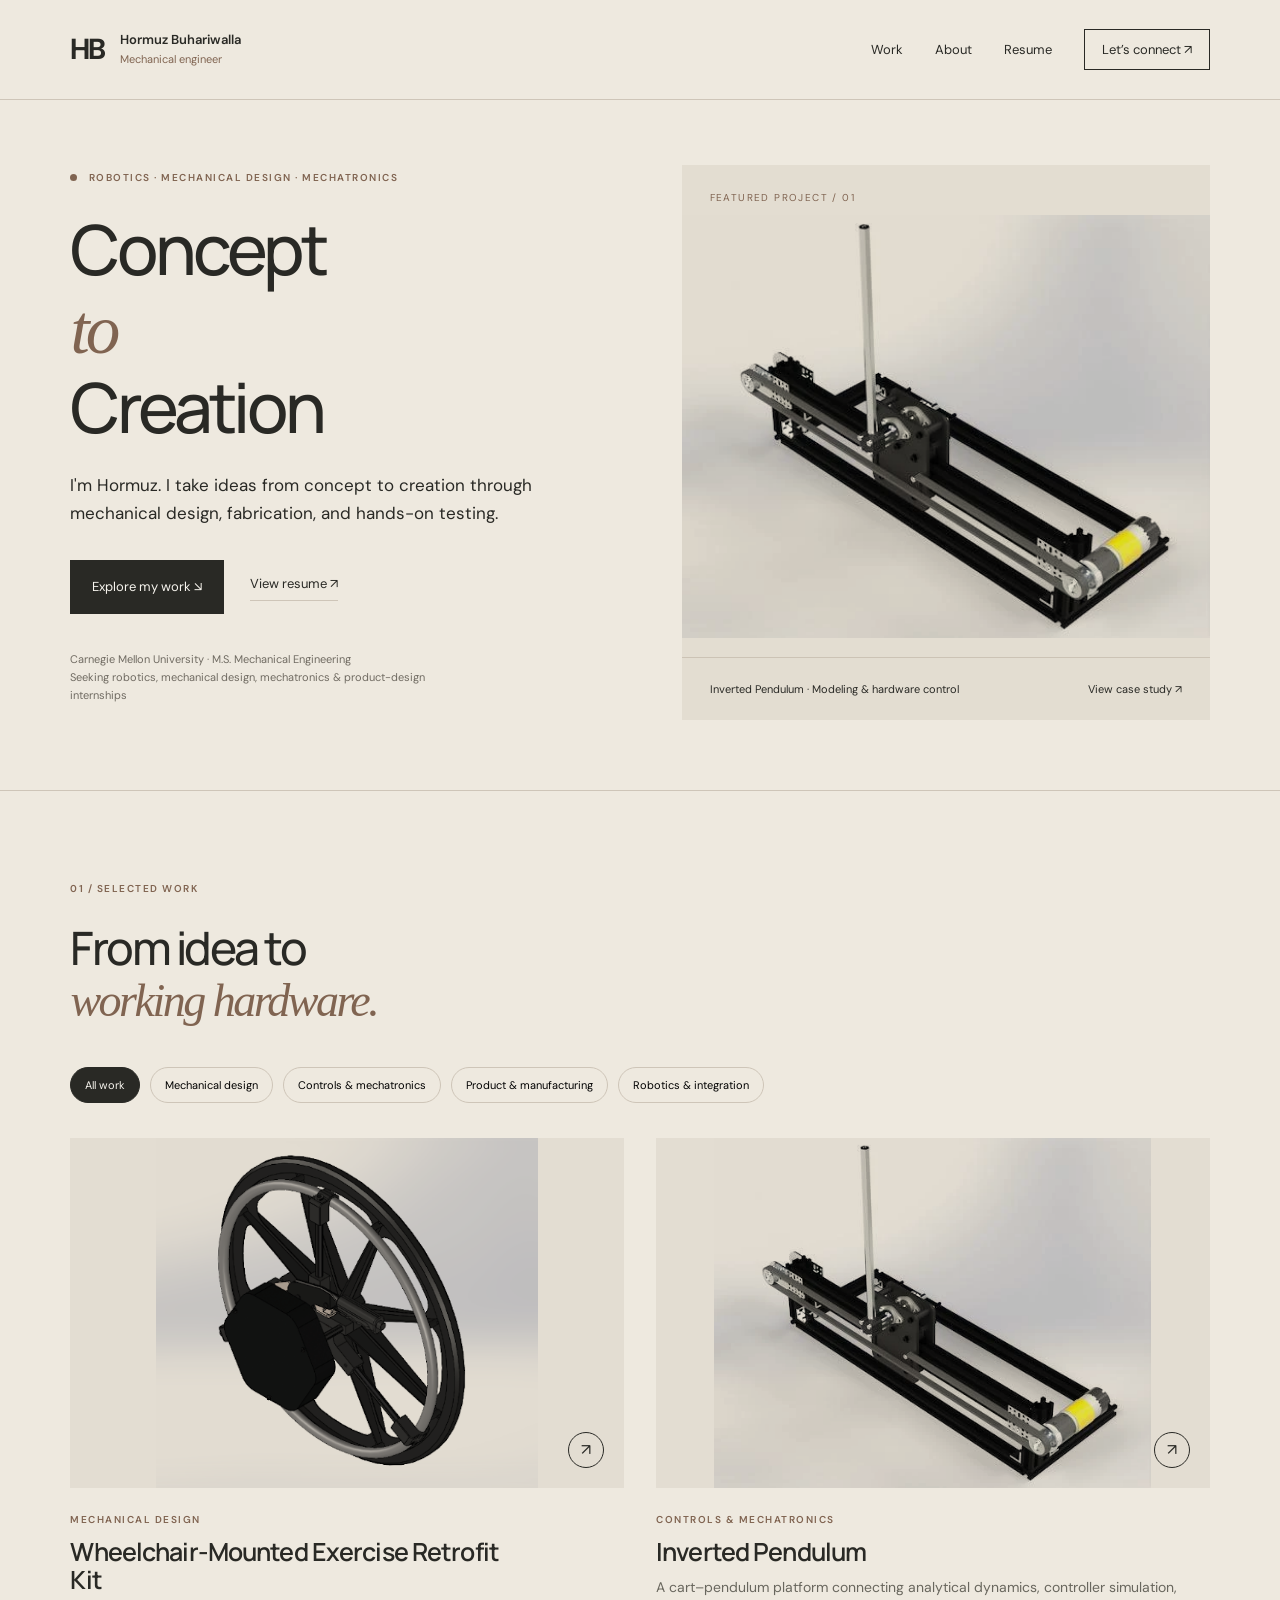
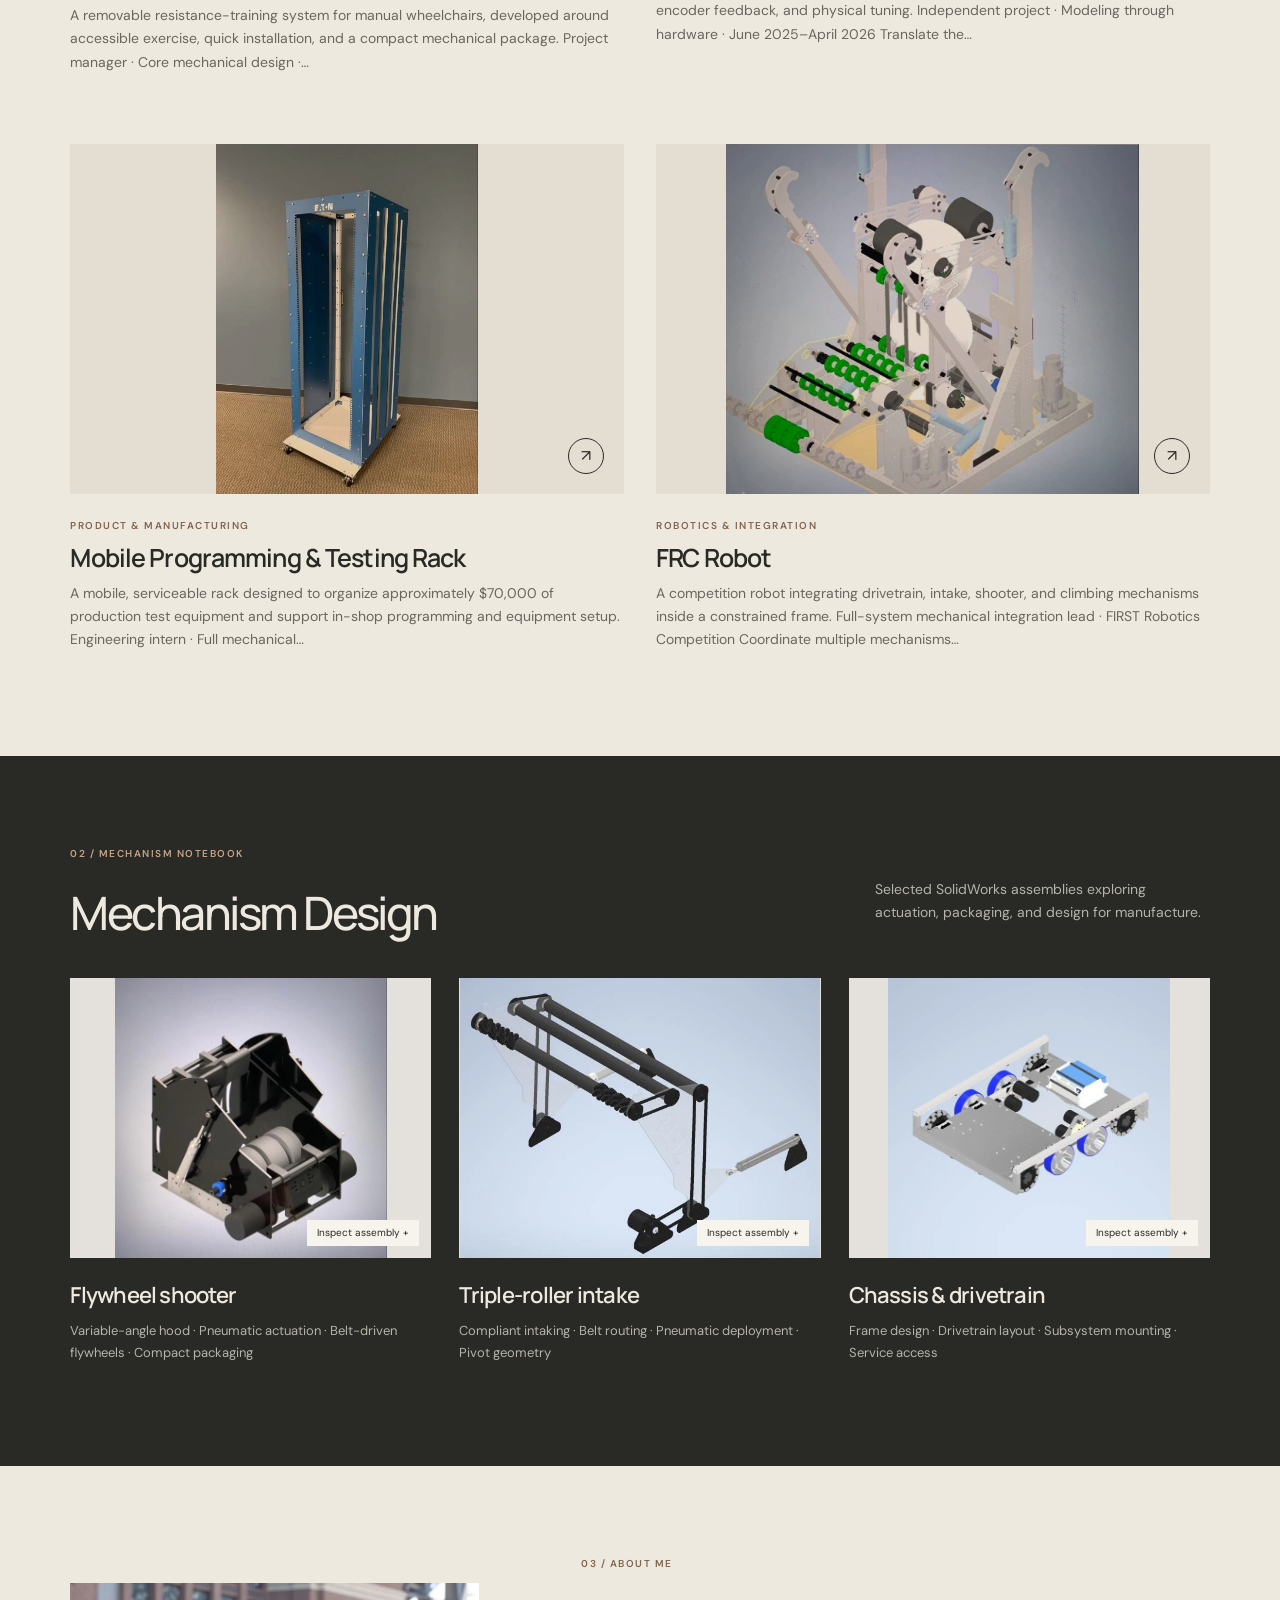
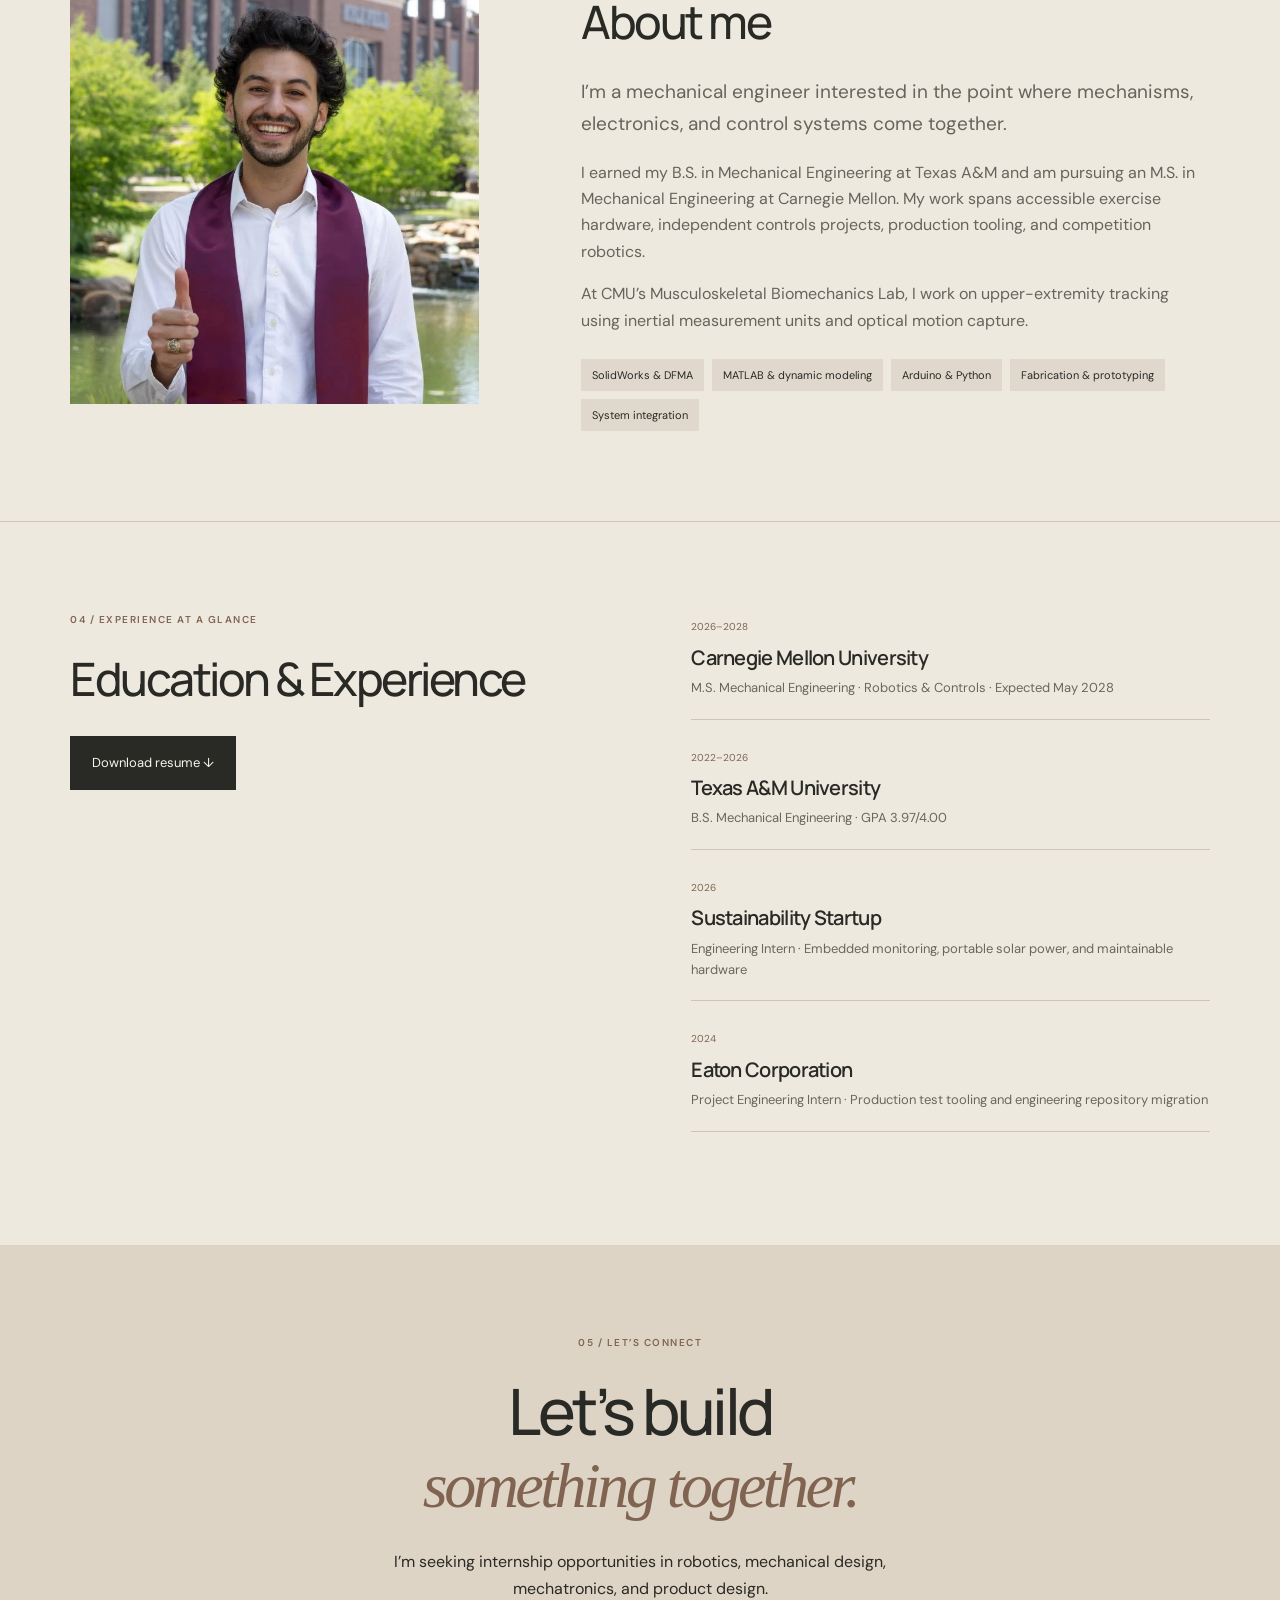
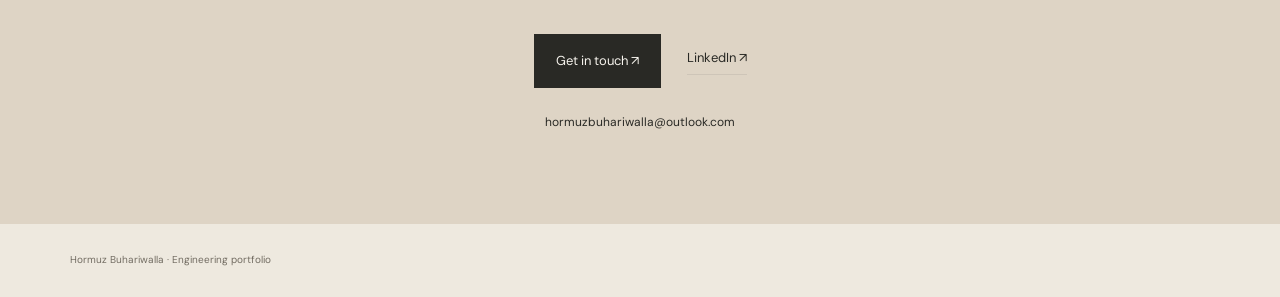
==== index.html @ 3265df92 "Publish engineering portfolio v1" ====
<!doctype html><html lang="en"><head><meta charset="utf-8"><meta name="viewport" content="width=device-width,initial-scale=1"><title>Hormuz Buhariwalla Engineering Portfolio | Hormuz Buhariwalla</title><meta name="description" content=""><meta name="theme-color" content="#eee9df"><link rel="stylesheet" href="/assets/css/style.css?v&#x3D;de39eeb91b524e23d3dc7d03806f3d51"><meta name="generator" content="Publii Open-Source CMS for Static Site"></head><body data-assets="/assets"><a class="skip" href="#main">Skip to content</a><header><a class="brand" href="/">HB<span>Hormuz Buhariwalla<br><small>Mechanical engineer</small></span></a><button class="menu" aria-label="Toggle navigation" aria-expanded="false">Menu ☰</button><nav aria-label="Main navigation"><a href="/#work">Work</a><a href="/#about">About</a><a href="/#resume">Resume</a><a class="nav-contact" href="/#contact">Let’s connect ↗</a></nav></header><main id="main"><section class="hero"><div class="hero-copy"><p class="eyebrow"><span class="dot"></span> Robotics · Mechanical design · Mechatronics</p><h1>Concept<br><em>to</em><br>Creation</h1><p class="lead">I&#x27;m Hormuz. I take ideas from concept to creation through mechanical design, fabrication, and hands-on testing.</p><div class="actions"><a class="button" href="#work">Explore my work ↘</a><a class="text-link" href="#resume">View resume ↗</a></div><p class="hero-note">Carnegie Mellon University · M.S. Mechanical Engineering<br>Seeking robotics, mechanical design, mechatronics &amp; product-design internships</p></div><a class="hero-visual" href="/inverted-pendulum/"><span class="visual-label">Featured project / 01</span><img src="/media/posts/2/p4-0.webp" alt="Inverted Pendulum"><div class="visual-caption"><span>Inverted Pendulum · Modeling &amp; hardware control</span><span>View case study ↗</span></div></a></section><section id="work" class="work section"><div class="section-heading"><div><p class="eyebrow">01 / Selected work</p><h2>From idea to<br><em>working hardware.</em></h2></div></div><div class="filters" role="group" aria-label="Filter projects"><button aria-pressed="true" data-filter="All work">All work</button></div><div class="project-grid"><a class="project-card" href="/wheelchair-retrofit/" data-category="Mechanical design"><div class="card-image"><img src="/media/posts/1/system-on-wheel.jpg" alt="Wheelchair-Mounted Exercise Retrofit Kit" loading="lazy"><span class="card-arrow">↗</span></div><p class="eyebrow">Mechanical design</p><h3>Wheelchair-Mounted Exercise Retrofit Kit</h3><p>A removable resistance-training system for manual wheelchairs, developed around accessible exercise, quick installation, and a compact mechanical package. Project manager · Core mechanical design ·&hellip;</p></a><a class="project-card" href="/inverted-pendulum/" data-category="Controls &amp; mechatronics"><div class="card-image"><img src="/media/posts/2/p4-0.webp" alt="Inverted Pendulum" loading="lazy"><span class="card-arrow">↗</span></div><p class="eyebrow">Controls &amp; mechatronics</p><h3>Inverted Pendulum</h3><p>A cart–pendulum platform connecting analytical dynamics, controller simulation, encoder feedback, and physical tuning. Independent project · Modeling through hardware · June 2025–April 2026 Translate the&hellip;</p></a><a class="project-card" href="/mobile-testing-rack/" data-category="Product &amp; manufacturing"><div class="card-image"><img src="/media/posts/3/p5-1.webp" alt="Mobile Programming &amp; Testing Rack" loading="lazy"><span class="card-arrow">↗</span></div><p class="eyebrow">Product &amp; manufacturing</p><h3>Mobile Programming &amp; Testing Rack</h3><p>A mobile, serviceable rack designed to organize approximately $70,000 of production test equipment and support in-shop programming and equipment setup. Engineering intern · Full mechanical&hellip;</p></a><a class="project-card" href="/frc-robot/" data-category="Robotics &amp; integration"><div class="card-image"><img src="/media/posts/4/p6-0.webp" alt="FRC Robot" loading="lazy"><span class="card-arrow">↗</span></div><p class="eyebrow">Robotics &amp; integration</p><h3>FRC Robot</h3><p>A competition robot integrating drivetrain, intake, shooter, and climbing mechanisms inside a constrained frame. Full-system mechanical integration lead · FIRST Robotics Competition Coordinate multiple mechanisms&hellip;</p></a></div></section><section class="cad section" id="cad"><div class="section-heading"><div><p class="eyebrow">02 / Mechanism notebook</p><h2>Mechanism Design</h2></div><p>Selected SolidWorks assemblies exploring actuation, packaging, and design for manufacture.</p></div><div class="cad-grid"><article><button class="zoom" aria-label="Enlarge Flywheel shooter"><img src="/assets/images/p7-2.webp" alt="Flywheel shooter" loading="lazy"><span>Inspect assembly +</span></button><h3>Flywheel shooter</h3><p>Variable-angle hood · Pneumatic actuation · Belt-driven flywheels · Compact packaging</p></article><article><button class="zoom" aria-label="Enlarge Triple-roller intake"><img src="/assets/images/p7-1.webp" alt="Triple-roller intake" loading="lazy"><span>Inspect assembly +</span></button><h3>Triple-roller intake</h3><p>Compliant intaking · Belt routing · Pneumatic deployment · Pivot geometry</p></article><article><button class="zoom" aria-label="Enlarge Chassis & drivetrain"><img src="/assets/images/p7-0.webp" alt="Chassis & drivetrain" loading="lazy"><span>Inspect assembly +</span></button><h3>Chassis & drivetrain</h3><p>Frame design · Drivetrain layout · Subsystem mounting · Service access</p></article></div></section><section id="about" class="about section"><img src="/assets/images/p1-2.webp" alt="Hormuz Buhariwalla graduation portrait" loading="lazy"><div><p class="eyebrow">03 / About me</p><h2>About me</h2><p class="lead">I’m a mechanical engineer interested in the point where mechanisms, electronics, and control systems come together.</p><p>I earned my B.S. in Mechanical Engineering at Texas A&amp;M and am pursuing an M.S. in Mechanical Engineering at Carnegie Mellon. My work spans accessible exercise hardware, independent controls projects, production tooling, and competition robotics.</p><p>At CMU’s Musculoskeletal Biomechanics Lab, I work on upper-extremity tracking using inertial measurement units and optical motion capture.</p><div class="skill-list"><span>SolidWorks & DFMA</span><span>MATLAB & dynamic modeling</span><span>Arduino & Python</span><span>Fabrication & prototyping</span><span>System integration</span></div></div></section><section id="resume" class="resume section"><div><p class="eyebrow">04 / Experience at a glance</p><h2>Education &amp; Experience</h2><div class="actions"><a class="button" href="/assets/files/hormuz-buhariwalla-resume.pdf" download>Download resume ↓</a></div></div><div class="timeline"><article><span>2026–2028</span><h3>Carnegie Mellon University</h3><p>M.S. Mechanical Engineering · Robotics &amp; Controls · Expected May 2028</p></article><article><span>2022–2026</span><h3>Texas A&M University</h3><p>B.S. Mechanical Engineering · GPA 3.97/4.00</p></article><article><span>2026</span><h3>Sustainability Startup</h3><p>Engineering Intern · Embedded monitoring, portable solar power, and maintainable hardware</p></article><article><span>2024</span><h3>Eaton Corporation</h3><p>Project Engineering Intern · Production test tooling and engineering repository migration</p></article></div></section><section id="contact" class="contact section"><p class="eyebrow">05 / Let’s connect</p><h2>Let’s build<br><em>something together.</em></h2><p>I’m seeking internship opportunities in robotics, mechanical design, mechatronics, and product design.</p><div class="actions"><a class="button" href="mailto:hormuzbuhariwalla@outlook.com">Get in touch ↗</a><a class="text-link" href="https://www.linkedin.com/in/hormuz-buhariwalla" target="_blank" rel="noopener">LinkedIn ↗</a></div><a class="email" href="mailto:hormuzbuhariwalla@outlook.com">hormuzbuhariwalla@outlook.com</a></section></main><footer><span>Hormuz Buhariwalla · Engineering portfolio</span></footer><dialog id="lightbox"><button aria-label="Close image">Close ✕</button><img alt=""><p></p></dialog><script defer="defer" src="/assets/js/main.js"></script></body></html>
---- assets/css/style.css ----
@import "https://fonts.googleapis.com/css2?family=DM+Sans:wght@400;500;600;700&family=Manrope:wght@400;500;600;700;800&display=swap";:root{--cream:#eee9df;--ink:#292925;--brown:#806451;--line:#cec5b8;--paper:#f7f4ee}*{box-sizing:border-box}html{scroll-behavior:smooth;scroll-padding-top:105px}body{background:var(--cream);color:var(--ink);margin:0;font-family:DM Sans,sans-serif;font-size:16px;line-height:1.65}a{color:inherit;text-decoration:none}button{font:inherit;cursor:pointer}img{max-width:100%;display:block}button,a{touch-action:manipulation}a:focus-visible{outline:3px solid var(--brown);outline-offset:5px}button:focus-visible{outline:3px solid var(--brown);outline-offset:5px}.skip{z-index:100;background:#fff;padding:10px;position:fixed;top:-100px}.skip:focus{top:0}header{border-bottom:1px solid var(--line);background:var(--cream);z-index:10;justify-content:space-between;align-items:center;height:100px;padding:0 5.5%;display:flex;position:sticky;top:0}.brand{letter-spacing:-2px;align-items:center;gap:16px;font-size:29px;font-weight:700;display:flex}.brand>span{letter-spacing:0;font-size:13px;font-weight:600;line-height:1.4}.brand small{color:var(--brown);font-size:11px;font-weight:400}nav{align-items:center;gap:32px;font-size:13px;display:flex}.nav-contact{border:1px solid var(--ink);padding:9px 17px}.menu{display:none}.section{padding:90px 5.5%}h1,h2,h3,p{margin-top:0}h1,h2,h3{letter-spacing:-.055em;font-family:Manrope,sans-serif;line-height:1.12}h1{font-size:clamp(44px,5.4vw,82px);font-weight:500}h2{margin-bottom:28px;font-size:clamp(34px,3.6vw,54px);font-weight:500}h3{letter-spacing:-.035em;font-size:25px;font-weight:600}em{color:var(--brown);font-family:Georgia,serif;font-weight:400}.eyebrow{letter-spacing:.15em;text-transform:uppercase;color:var(--brown);margin-bottom:24px;font-size:10px;font-weight:600}.dot{background:var(--brown);border-radius:50%;width:7px;height:7px;margin-right:8px;display:inline-block}.lead{max-width:650px;font-size:19px;line-height:1.7}.hero{grid-template-columns:1.05fr 1fr;gap:5%;min-height:690px;padding:65px 5.5% 70px;display:grid}.hero-copy{align-self:center}.hero h1{margin-bottom:25px}.hero .lead{max-width:470px;font-size:17px}.actions{flex-wrap:wrap;align-items:center;gap:26px;margin-top:32px;display:flex}.button{background:var(--ink);color:var(--paper);border:1px solid var(--ink);justify-content:space-between;align-items:center;gap:38px;padding:15px 21px;font-size:13px;display:inline-flex}.button:hover{background:var(--brown)}.text-link{border-bottom:1px solid var(--line);padding-bottom:5px;font-size:13px}.hero-note{color:#706b62;max-width:400px;margin-top:36px;font-size:11px}.hero-visual{background:#e3ddd1;flex-direction:column;min-height:510px;display:flex;position:relative;overflow:hidden}.hero-visual img{object-fit:contain;mix-blend-mode:multiply;width:100%;height:440px;transition:transform .6s}.hero-visual:hover img{transform:scale(1.035)}.visual-label{text-transform:uppercase;letter-spacing:.14em;color:var(--brown);padding:25px 28px 0;font-size:10px}.visual-caption{border-top:1px solid #ccc3b5;justify-content:space-between;margin-top:auto;padding:22px 28px;font-size:11px;display:flex}.section-heading{justify-content:space-between;align-items:flex-end;gap:50px;margin-bottom:40px;display:flex}.section-heading>p{color:#69675e;max-width:335px;font-size:14px}.section-heading h2{margin-bottom:0}.work{border-top:1px solid var(--line)}.filters{flex-wrap:wrap;gap:10px;margin:35px 0;display:flex}.filters button{border:1px solid var(--line);background:0 0;border-radius:20px;padding:8px 14px;font-size:11px}.filters button[aria-pressed=true]{background:var(--ink);color:var(--paper);border-color:var(--ink)}.project-grid{grid-template-columns:1fr 1fr;gap:55px 32px;display:grid}.project-card[hidden]{display:none}.card-image{background:#e3ddd2;height:350px;margin-bottom:24px;position:relative;overflow:hidden}.card-image img{object-fit:contain;mix-blend-mode:multiply;width:100%;height:100%;transition:transform .4s}.project-card:hover img{transform:scale(1.04)}.card-number{font-size:11px;position:absolute;top:20px;left:22px}.card-arrow{border:1px solid var(--ink);text-align:center;border-radius:50%;width:36px;height:36px;line-height:34px;position:absolute;bottom:20px;right:20px}.project-card .eyebrow{margin-bottom:10px}.project-card h3{max-width:440px;margin-bottom:10px}.project-card>p:not(.eyebrow){color:#69675e;margin-bottom:15px;font-size:14px}.tags{flex-wrap:wrap;gap:8px;display:flex}.tags span{border:1px solid var(--line);padding:4px 10px;font-size:10px}.cad{background:var(--ink);color:var(--cream)}.cad .eyebrow,.cad em{color:#c4a48b}.cad .section-heading>p{color:#b5b4aa}.cad-grid{grid-template-columns:repeat(3,1fr);gap:28px;display:grid}.cad-grid h3{margin:25px 0 12px;font-size:22px}.cad-grid p{color:#b5b4aa;font-size:13px}.zoom{background:#e4e1dc;border:0;width:100%;padding:0;display:block;position:relative}.zoom img{object-fit:contain;width:100%;height:280px}.zoom span{background:var(--paper);color:var(--ink);padding:5px 10px;font-size:10px;position:absolute;bottom:12px;right:12px}.about{grid-template-columns:.65fr 1fr;align-items:center;gap:9%;display:grid}.about>img{object-fit:cover;width:100%;max-height:520px}.about p:not(.eyebrow){color:#66645d}.skill-list{flex-wrap:wrap;gap:8px;margin-top:25px;display:flex}.skill-list span{background:#e0d8cc;padding:7px 11px;font-size:11px}.resume{border-top:1px solid var(--line);grid-template-columns:1fr 1fr;gap:9%;display:grid}.timeline article{border-bottom:1px solid var(--line);margin-bottom:23px;padding:0 0 20px}.timeline article>span{color:var(--brown);font-size:10px}.timeline h3{margin:8px 0;font-size:20px}.timeline p{color:#69675e;margin:0;font-size:13px}.contact{text-align:center;background:#ded4c5}.contact h2{font-size:clamp(42px,5vw,74px)}.contact>p:not(.eyebrow){max-width:510px;margin:0 auto}.contact .actions{justify-content:center}.email{margin-top:25px;font-size:12px;display:inline-block}.copy-email{background:0 0;border:0;margin-left:12px;font-size:10px;text-decoration:underline}.copy-status{min-height:20px;font-size:11px;display:block}footer{color:#726c62;justify-content:space-between;padding:28px 5.5%;font-size:10px;display:flex}.case-hero{padding-top:45px}.case-hero>.eyebrow{margin-top:40px}.case-hero h1{max-width:1000px;font-size:clamp(42px,5vw,72px)}.role{color:var(--brown);margin-top:20px;font-size:12px}.case-cover{background:#e3ddd2;height:540px;margin-top:40px}.case-cover img{object-fit:contain;mix-blend-mode:multiply;width:100%;height:100%}.metrics{border-bottom:1px solid var(--line);justify-content:space-between;gap:20px;padding:35px 0;display:flex}.metrics strong{letter-spacing:-.04em;font-family:Manrope,sans-serif;font-size:28px;display:block}.metrics span{color:#6a655d;font-size:11px}.case-layout{grid-template-columns:210px 1fr;gap:7%;padding-top:0;display:grid}.case-layout aside{border-left:1px solid var(--line);flex-direction:column;align-self:start;gap:14px;padding-left:20px;font-size:12px;display:flex;position:sticky;top:135px}.case-content>section{margin-bottom:75px;scroll-margin-top:120px}.case-content p{color:#625f57;max-width:800px}.case-content h2{font-size:35px}.approach{border-top:1px solid var(--line);gap:25px;margin-top:25px;padding-top:25px;display:flex}.approach>span{color:var(--brown);font-size:11px}.approach h3{margin-bottom:12px;font-size:22px}.iteration-table article{border-top:1px solid var(--line);grid-template-columns:1fr 1fr 1fr;gap:22px;padding:25px 0;display:grid}.iteration-table h3{letter-spacing:-.02em;margin-top:10px;font-size:17px;line-height:1.4}.iteration-table small{text-transform:uppercase;letter-spacing:.12em;color:var(--brown);font-size:9px}.iteration-table p{margin-top:10px;font-size:13px}.gallery{grid-template-columns:1fr 1fr;gap:25px;display:grid}.gallery figure{margin:0}.gallery img{height:310px}.gallery figcaption{color:#6a655d;margin-top:12px;font-size:11px}.next-project{border-top:1px solid var(--line);background:#e0d7ca}.next-project h2{max-width:800px}.next-project a:hover h2{color:var(--brown)}dialog{background:var(--paper);border:0;max-width:90vw;max-height:90vh;padding:25px}dialog::backdrop{background:#191916cf}dialog img{object-fit:contain;max-width:80vw;max-height:70vh;margin:auto}dialog button{background:0 0;border:0;margin-bottom:15px;margin-left:auto;font-size:12px;display:block}dialog p{text-align:center;margin:15px 0 0;font-size:12px}@media (min-width:1600px){main{max-width:1600px;margin:auto}}@media (max-width:900px){header{height:80px}.hero{gap:25px}.hero-visual{min-height:420px}.hero-visual img{height:340px}.visual-caption,.visual-caption span{display:block}.section{padding-top:65px;padding-bottom:65px}.card-image{height:280px}.case-layout{grid-template-columns:155px 1fr;gap:4%}.cad-grid{gap:18px}.cad-grid .zoom img{height:220px}.case-cover{height:430px}.metrics strong{font-size:22px}}@media (max-width:650px){header{height:76px;padding:0 6%}.brand{font-size:25px}.brand>span{font-size:11px}.menu{background:0 0;border:0;font-size:12px;display:block}nav{background:var(--cream);border-bottom:1px solid var(--line);padding:25px 6%;display:none;position:absolute;top:76px;left:0;right:0}nav.open{flex-direction:column;align-items:flex-start;gap:20px;display:flex}.hero{padding:40px 6%;display:block}.hero h1{font-size:48px}.hero .eyebrow{font-size:8px}.hero-visual{min-height:370px;margin-top:35px}.hero-visual img{height:310px}.visual-caption{padding:18px;font-size:10px;display:flex}.section{padding:55px 6%}.section-heading{display:block}.section-heading>p{margin-top:25px}.project-grid,.cad-grid,.about,.resume{grid-template-columns:1fr}.project-grid{gap:40px}.card-image{height:320px}.cad-grid{gap:30px}.cad-grid .zoom img{height:290px}.about{gap:35px}.about>img{max-width:300px;max-height:360px}.resume{gap:40px}.case-hero h1{font-size:40px}.case-cover{height:300px}.metrics{grid-template-columns:1fr 1fr;display:grid}.case-layout{padding-top:0;display:block}.case-layout aside{border:0;flex-flow:wrap;gap:10px 20px;margin-bottom:45px;padding:0;position:static}.case-content h2{font-size:30px}.iteration-table article{grid-template-columns:1fr;gap:5px}.gallery{grid-template-columns:1fr}.gallery img{height:300px}.contact .email{font-size:11px}footer{flex-direction:column;gap:20px}h3{font-size:24px}}@media (prefers-reduced-motion:reduce){html{scroll-behavior:auto}*{transition:none!important}}.case-content>h2{margin-top:70px;scroll-margin-top:120px}.case-content>h3{margin-top:30px;font-size:23px}.case-content>.metrics{margin-bottom:40px}.case-content>figure{margin:30px 0}.case-content>figure img{object-fit:contain;background:#e3ddd2;width:100%;max-height:520px}.case-content figcaption{color:#69675e;font-size:12px}.project-card p p{margin:0}.project-card img[hidden]{display:none}.case-gallery{grid-template-columns:repeat(2,minmax(0,1fr));gap:36px 28px;margin:30px 0 60px;display:grid}.case-gallery>figure{min-width:0;margin:0}.case-gallery>figure img,.case-gallery .zoom img{object-fit:contain;background:#e3ddd2;width:100%;height:clamp(340px,30vw,460px);max-height:none}.case-gallery figcaption{margin-top:14px;font-size:13px;line-height:1.6}@media (max-width:650px){.case-gallery{grid-template-columns:1fr;gap:30px}.case-gallery>figure img,.case-gallery .zoom img{height:340px}}.rack-gallery{grid-template-columns:repeat(3,minmax(0,1fr));gap:30px 22px;margin:30px 0 60px;display:grid}.rack-gallery>figure{min-width:0;margin:0}.rack-gallery>figure img,.rack-gallery .zoom img{object-fit:contain;background:#e3ddd2;width:100%;height:clamp(280px,28vw,420px);max-height:none}.rack-gallery figcaption{margin-top:14px;font-size:13px;line-height:1.6}.rack-gallery>.assembly-video{grid-column:1/-1;margin-top:12px}.assembly-video video{background:#292925;width:100%;height:auto;max-height:680px;display:block}@media (max-width:750px){.rack-gallery{grid-template-columns:1fr;gap:30px}.rack-gallery>figure img,.rack-gallery .zoom img{height:340px}}
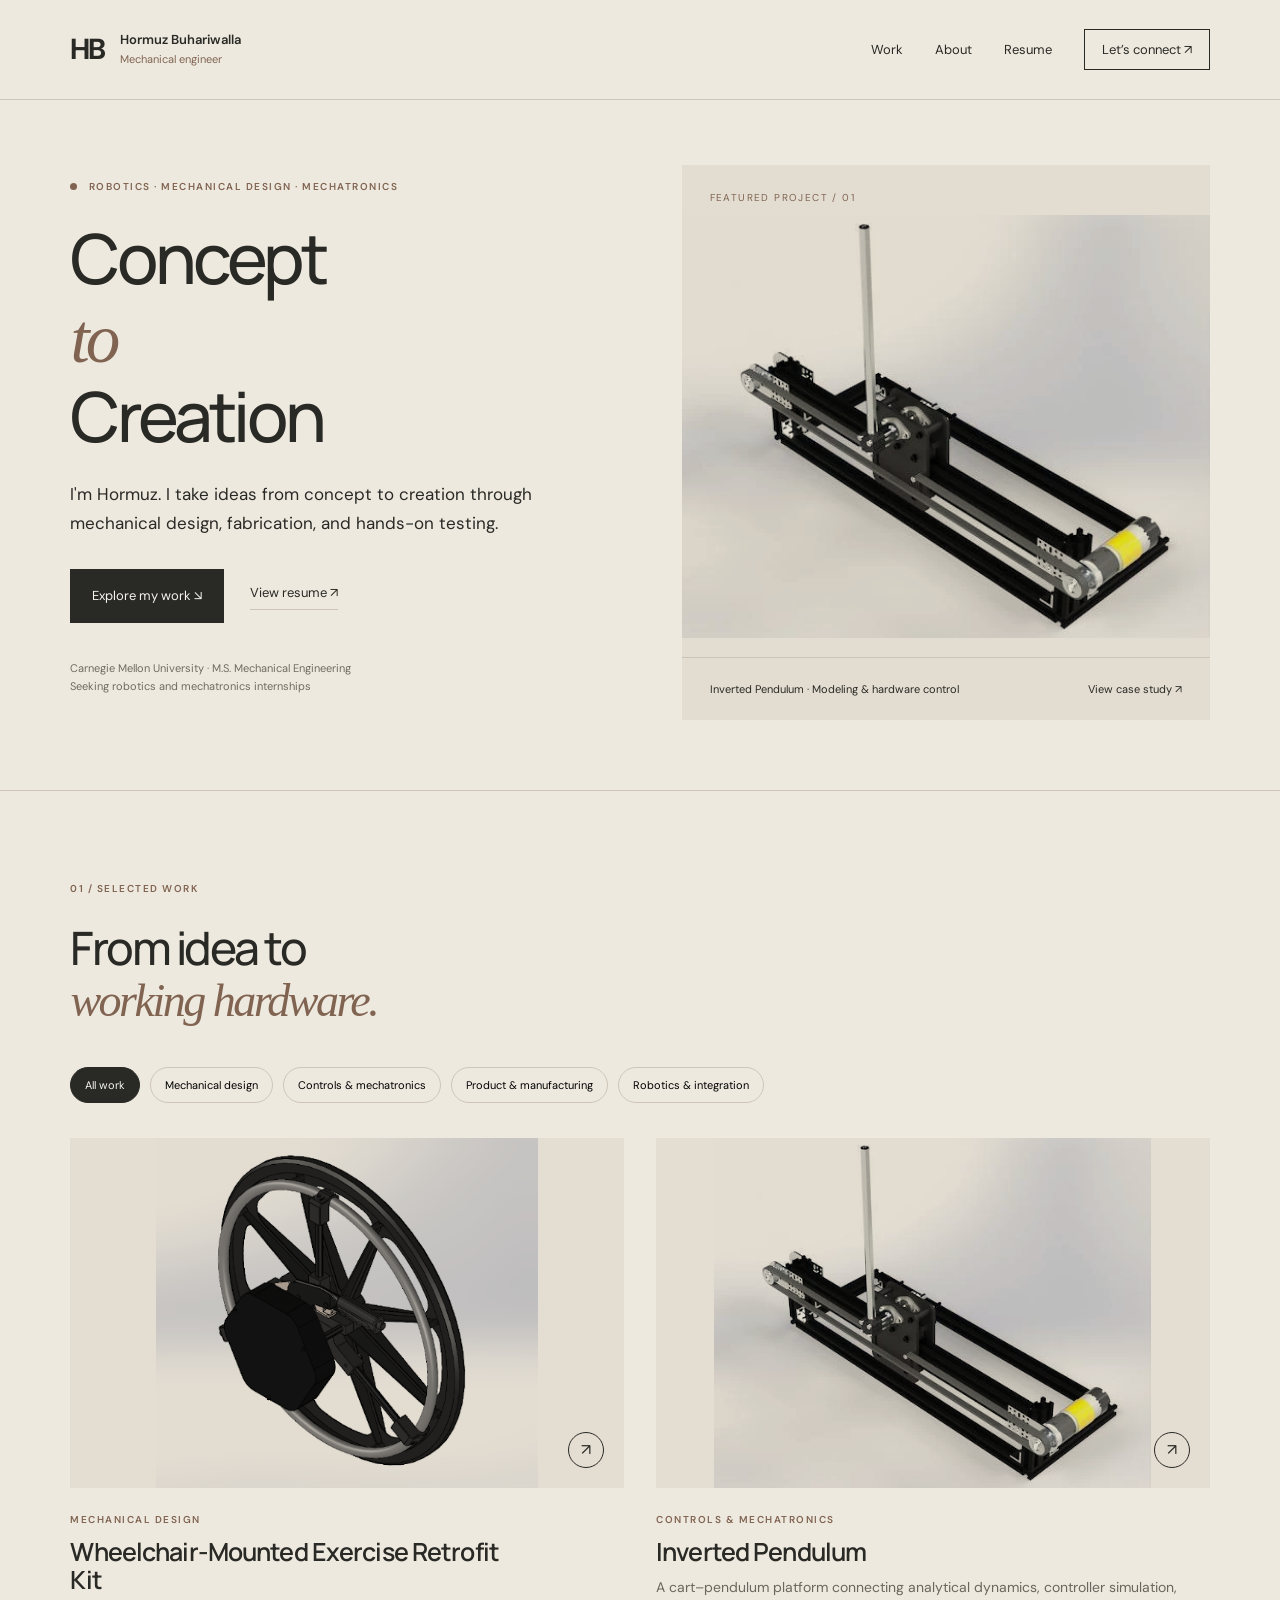
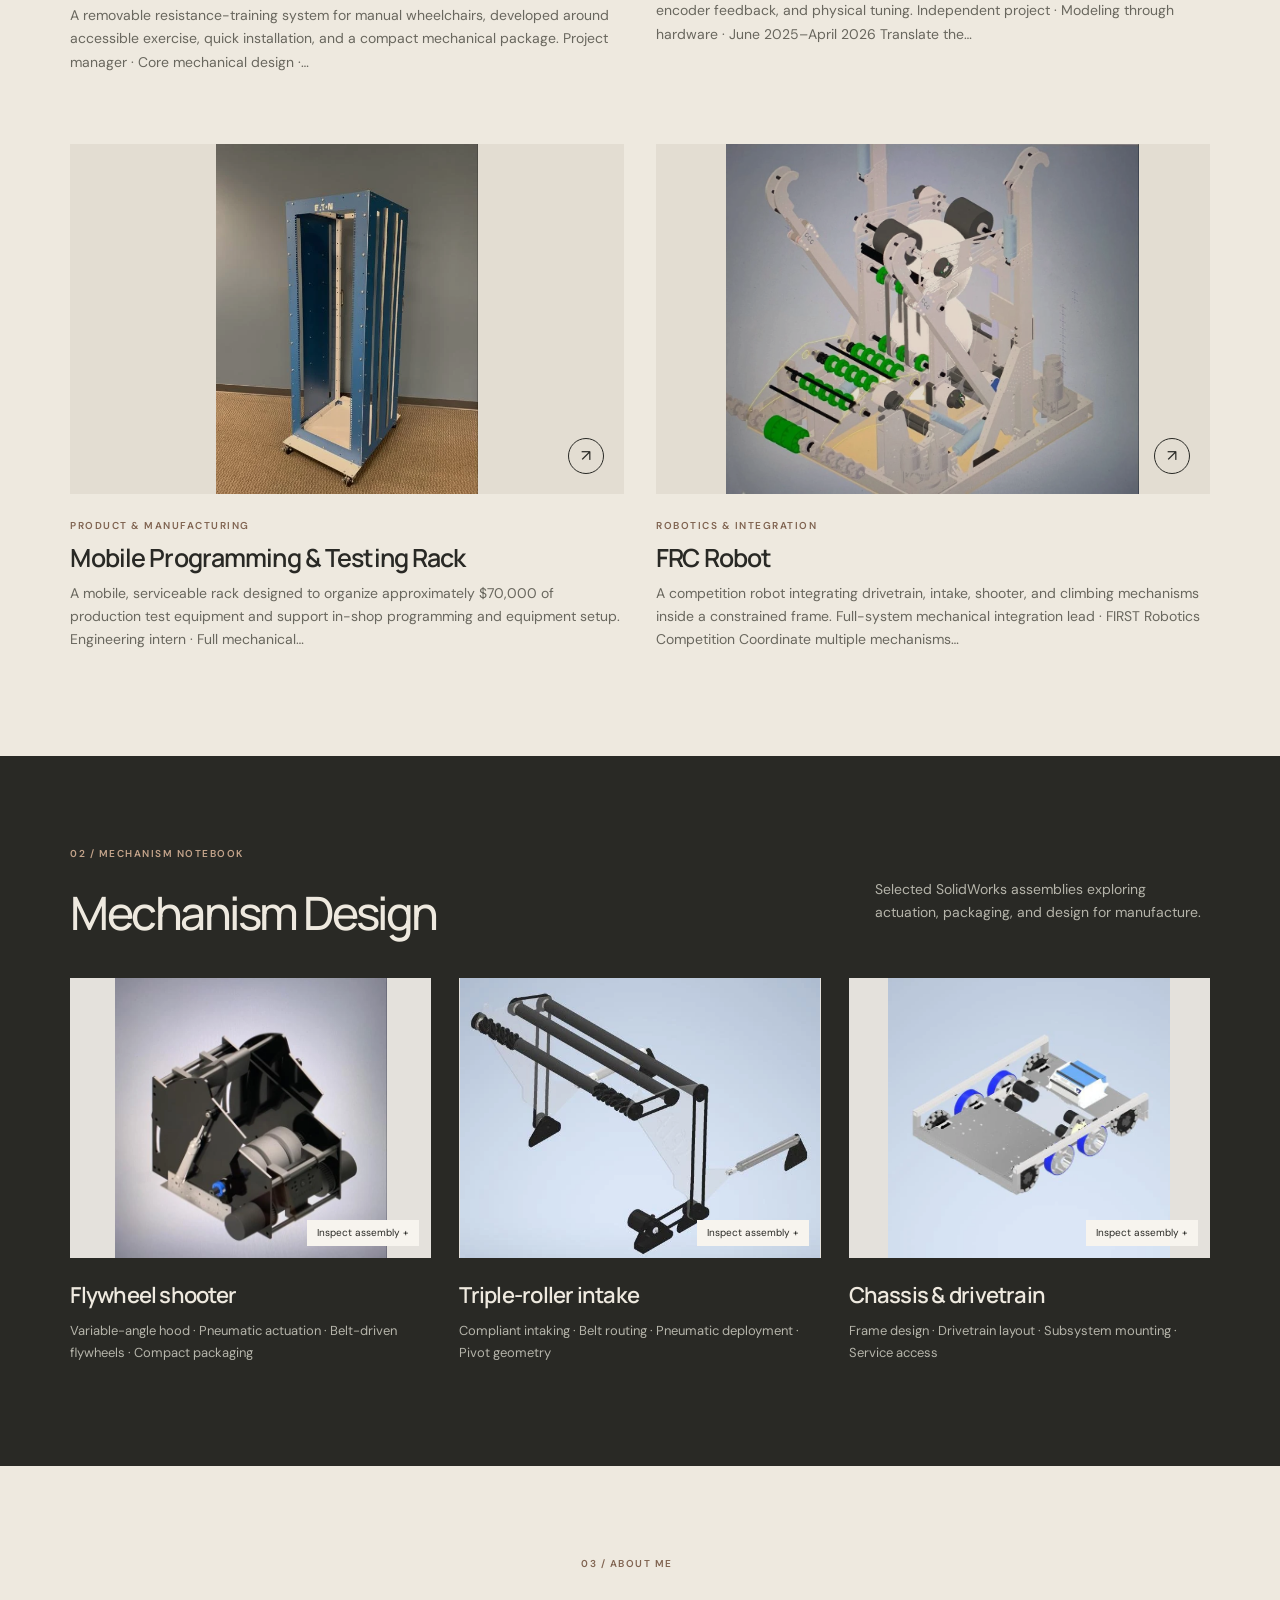
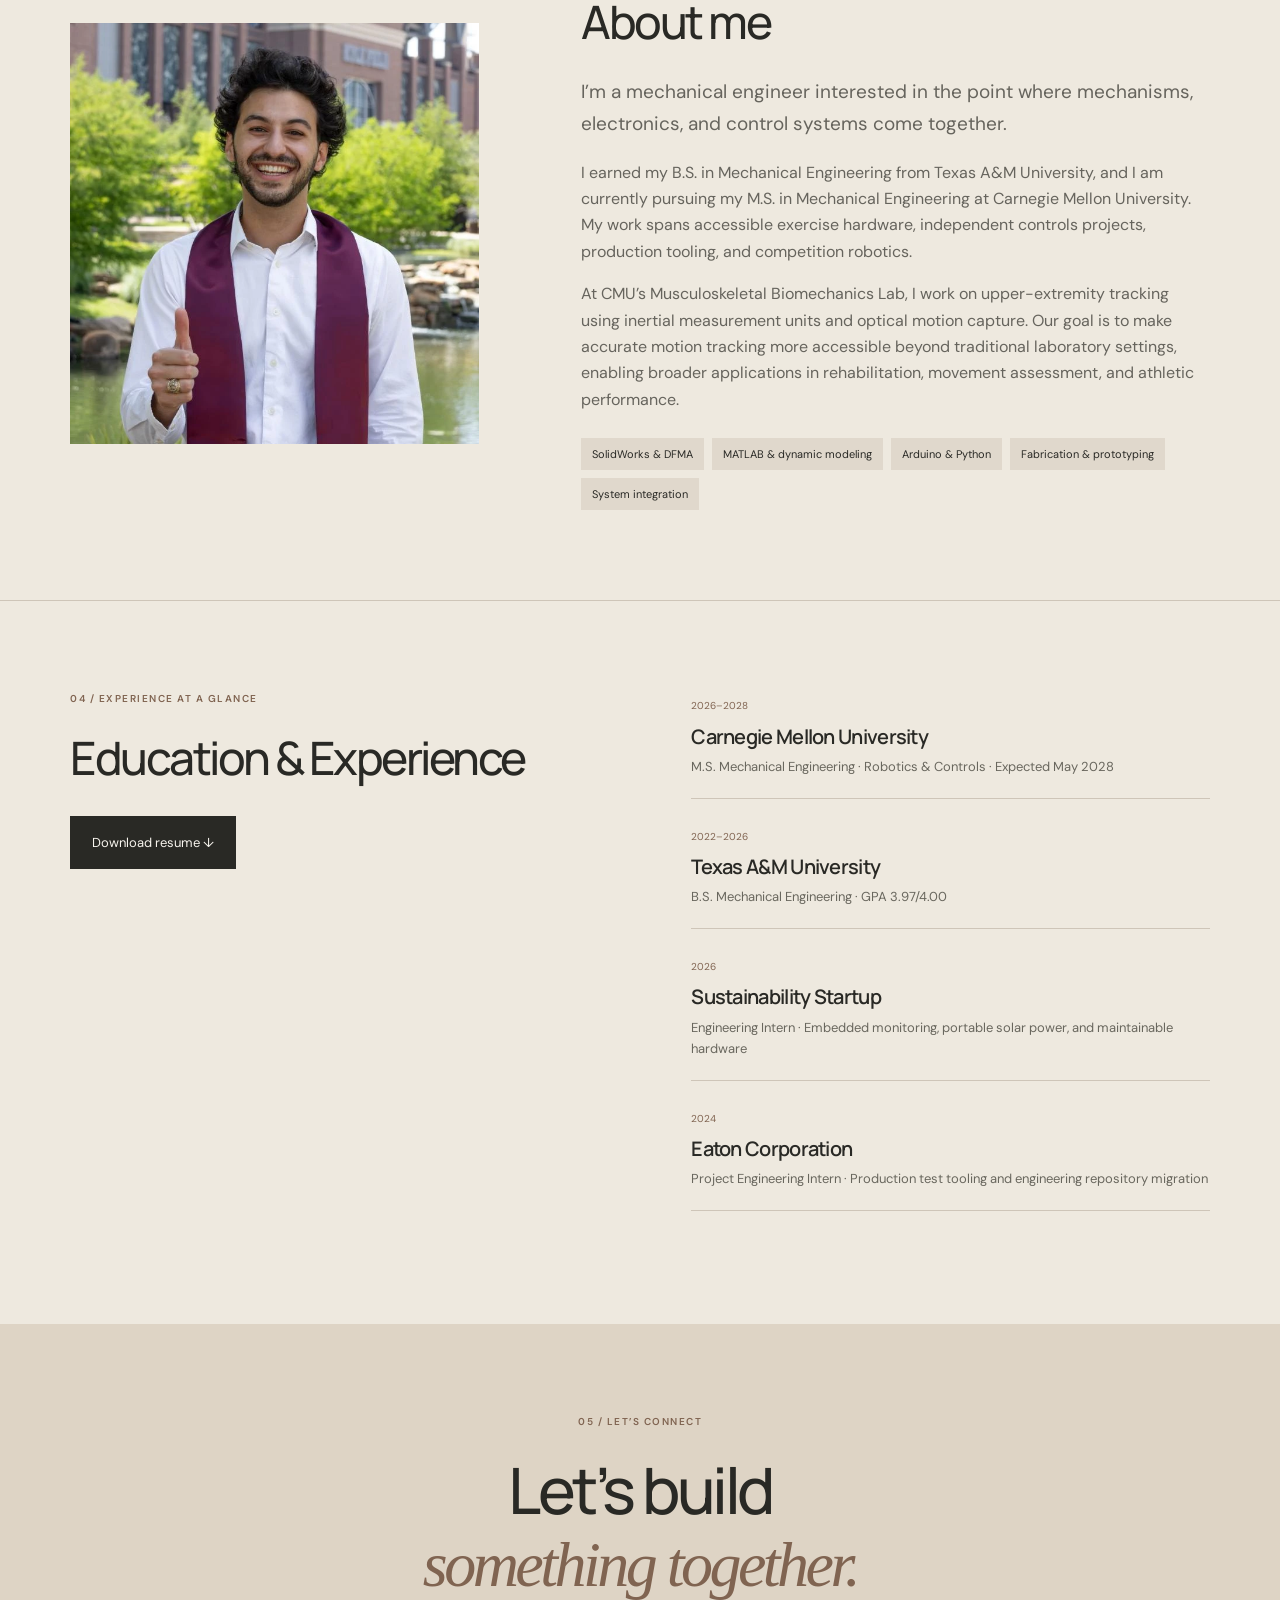
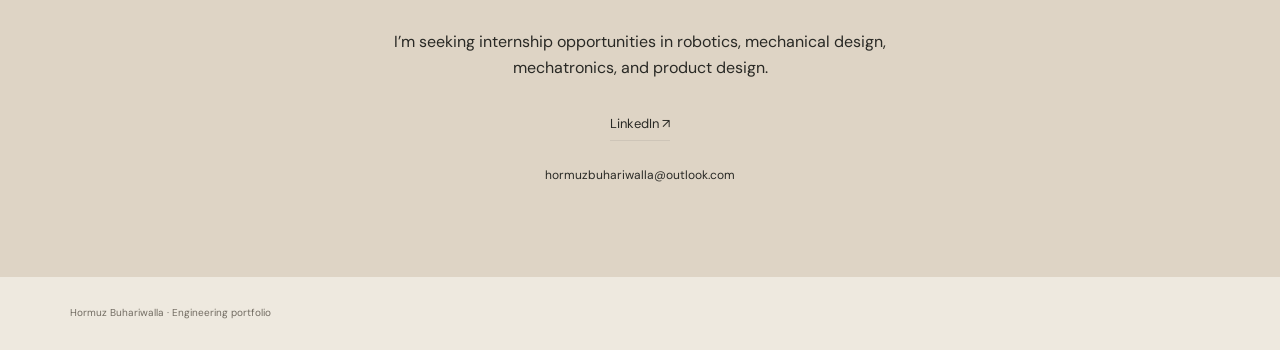
==== commit 7737cc6c: "Publish latest Publii changes and remove contact button" ====
--- a/index.html
+++ b/index.html
@@ -1 +1 @@
-<!doctype html><html lang="en"><head><meta charset="utf-8"><meta name="viewport" content="width=device-width,initial-scale=1"><title>Hormuz Buhariwalla Engineering Portfolio | Hormuz Buhariwalla</title><meta name="description" content=""><meta name="theme-color" content="#eee9df"><link rel="stylesheet" href="/assets/css/style.css?v&#x3D;de39eeb91b524e23d3dc7d03806f3d51"><meta name="generator" content="Publii Open-Source CMS for Static Site"></head><body data-assets="/assets"><a class="skip" href="#main">Skip to content</a><header><a class="brand" href="/">HB<span>Hormuz Buhariwalla<br><small>Mechanical engineer</small></span></a><button class="menu" aria-label="Toggle navigation" aria-expanded="false">Menu ☰</button><nav aria-label="Main navigation"><a href="/#work">Work</a><a href="/#about">About</a><a href="/#resume">Resume</a><a class="nav-contact" href="/#contact">Let’s connect ↗</a></nav></header><main id="main"><section class="hero"><div class="hero-copy"><p class="eyebrow"><span class="dot"></span> Robotics · Mechanical design · Mechatronics</p><h1>Concept<br><em>to</em><br>Creation</h1><p class="lead">I&#x27;m Hormuz. I take ideas from concept to creation through mechanical design, fabrication, and hands-on testing.</p><div class="actions"><a class="button" href="#work">Explore my work ↘</a><a class="text-link" href="#resume">View resume ↗</a></div><p class="hero-note">Carnegie Mellon University · M.S. Mechanical Engineering<br>Seeking robotics, mechanical design, mechatronics &amp; product-design internships</p></div><a class="hero-visual" href="/inverted-pendulum/"><span class="visual-label">Featured project / 01</span><img src="/media/posts/2/p4-0.webp" alt="Inverted Pendulum"><div class="visual-caption"><span>Inverted Pendulum · Modeling &amp; hardware control</span><span>View case study ↗</span></div></a></section><section id="work" class="work section"><div class="section-heading"><div><p class="eyebrow">01 / Selected work</p><h2>From idea to<br><em>working hardware.</em></h2></div></div><div class="filters" role="group" aria-label="Filter projects"><button aria-pressed="true" data-filter="All work">All work</button></div><div class="project-grid"><a class="project-card" href="/wheelchair-retrofit/" data-category="Mechanical design"><div class="card-image"><img src="/media/posts/1/system-on-wheel.jpg" alt="Wheelchair-Mounted Exercise Retrofit Kit" loading="lazy"><span class="card-arrow">↗</span></div><p class="eyebrow">Mechanical design</p><h3>Wheelchair-Mounted Exercise Retrofit Kit</h3><p>A removable resistance-training system for manual wheelchairs, developed around accessible exercise, quick installation, and a compact mechanical package. Project manager · Core mechanical design ·&hellip;</p></a><a class="project-card" href="/inverted-pendulum/" data-category="Controls &amp; mechatronics"><div class="card-image"><img src="/media/posts/2/p4-0.webp" alt="Inverted Pendulum" loading="lazy"><span class="card-arrow">↗</span></div><p class="eyebrow">Controls &amp; mechatronics</p><h3>Inverted Pendulum</h3><p>A cart–pendulum platform connecting analytical dynamics, controller simulation, encoder feedback, and physical tuning. Independent project · Modeling through hardware · June 2025–April 2026 Translate the&hellip;</p></a><a class="project-card" href="/mobile-testing-rack/" data-category="Product &amp; manufacturing"><div class="card-image"><img src="/media/posts/3/p5-1.webp" alt="Mobile Programming &amp; Testing Rack" loading="lazy"><span class="card-arrow">↗</span></div><p class="eyebrow">Product &amp; manufacturing</p><h3>Mobile Programming &amp; Testing Rack</h3><p>A mobile, serviceable rack designed to organize approximately $70,000 of production test equipment and support in-shop programming and equipment setup. Engineering intern · Full mechanical&hellip;</p></a><a class="project-card" href="/frc-robot/" data-category="Robotics &amp; integration"><div class="card-image"><img src="/media/posts/4/p6-0.webp" alt="FRC Robot" loading="lazy"><span class="card-arrow">↗</span></div><p class="eyebrow">Robotics &amp; integration</p><h3>FRC Robot</h3><p>A competition robot integrating drivetrain, intake, shooter, and climbing mechanisms inside a constrained frame. Full-system mechanical integration lead · FIRST Robotics Competition Coordinate multiple mechanisms&hellip;</p></a></div></section><section class="cad section" id="cad"><div class="section-heading"><div><p class="eyebrow">02 / Mechanism notebook</p><h2>Mechanism Design</h2></div><p>Selected SolidWorks assemblies exploring actuation, packaging, and design for manufacture.</p></div><div class="cad-grid"><article><button class="zoom" aria-label="Enlarge Flywheel shooter"><img src="/assets/images/p7-2.webp" alt="Flywheel shooter" loading="lazy"><span>Inspect assembly +</span></button><h3>Flywheel shooter</h3><p>Variable-angle hood · Pneumatic actuation · Belt-driven flywheels · Compact packaging</p></article><article><button class="zoom" aria-label="Enlarge Triple-roller intake"><img src="/assets/images/p7-1.webp" alt="Triple-roller intake" loading="lazy"><span>Inspect assembly +</span></button><h3>Triple-roller intake</h3><p>Compliant intaking · Belt routing · Pneumatic deployment · Pivot geometry</p></article><article><button class="zoom" aria-label="Enlarge Chassis & drivetrain"><img src="/assets/images/p7-0.webp" alt="Chassis & drivetrain" loading="lazy"><span>Inspect assembly +</span></button><h3>Chassis & drivetrain</h3><p>Frame design · Drivetrain layout · Subsystem mounting · Service access</p></article></div></section><section id="about" class="about section"><img src="/assets/images/p1-2.webp" alt="Hormuz Buhariwalla graduation portrait" loading="lazy"><div><p class="eyebrow">03 / About me</p><h2>About me</h2><p class="lead">I’m a mechanical engineer interested in the point where mechanisms, electronics, and control systems come together.</p><p>I earned my B.S. in Mechanical Engineering at Texas A&amp;M and am pursuing an M.S. in Mechanical Engineering at Carnegie Mellon. My work spans accessible exercise hardware, independent controls projects, production tooling, and competition robotics.</p><p>At CMU’s Musculoskeletal Biomechanics Lab, I work on upper-extremity tracking using inertial measurement units and optical motion capture.</p><div class="skill-list"><span>SolidWorks & DFMA</span><span>MATLAB & dynamic modeling</span><span>Arduino & Python</span><span>Fabrication & prototyping</span><span>System integration</span></div></div></section><section id="resume" class="resume section"><div><p class="eyebrow">04 / Experience at a glance</p><h2>Education &amp; Experience</h2><div class="actions"><a class="button" href="/assets/files/hormuz-buhariwalla-resume.pdf" download>Download resume ↓</a></div></div><div class="timeline"><article><span>2026–2028</span><h3>Carnegie Mellon University</h3><p>M.S. Mechanical Engineering · Robotics &amp; Controls · Expected May 2028</p></article><article><span>2022–2026</span><h3>Texas A&M University</h3><p>B.S. Mechanical Engineering · GPA 3.97/4.00</p></article><article><span>2026</span><h3>Sustainability Startup</h3><p>Engineering Intern · Embedded monitoring, portable solar power, and maintainable hardware</p></article><article><span>2024</span><h3>Eaton Corporation</h3><p>Project Engineering Intern · Production test tooling and engineering repository migration</p></article></div></section><section id="contact" class="contact section"><p class="eyebrow">05 / Let’s connect</p><h2>Let’s build<br><em>something together.</em></h2><p>I’m seeking internship opportunities in robotics, mechanical design, mechatronics, and product design.</p><div class="actions"><a class="button" href="mailto:hormuzbuhariwalla@outlook.com">Get in touch ↗</a><a class="text-link" href="https://www.linkedin.com/in/hormuz-buhariwalla" target="_blank" rel="noopener">LinkedIn ↗</a></div><a class="email" href="mailto:hormuzbuhariwalla@outlook.com">hormuzbuhariwalla@outlook.com</a></section></main><footer><span>Hormuz Buhariwalla · Engineering portfolio</span></footer><dialog id="lightbox"><button aria-label="Close image">Close ✕</button><img alt=""><p></p></dialog><script defer="defer" src="/assets/js/main.js"></script></body></html>+<!doctype html><html lang="en"><head><meta charset="utf-8"><meta name="viewport" content="width=device-width,initial-scale=1"><title>Hormuz Buhariwalla Engineering Portfolio | Hormuz Buhariwalla</title><meta name="description" content=""><meta name="theme-color" content="#eee9df"><link rel="stylesheet" href="/assets/css/style.css?v&#x3D;de39eeb91b524e23d3dc7d03806f3d51"><meta name="generator" content="Publii Open-Source CMS for Static Site"></head><body data-assets="/assets"><a class="skip" href="#main">Skip to content</a><header><a class="brand" href="/">HB<span>Hormuz Buhariwalla<br><small>Mechanical engineer</small></span></a><button class="menu" aria-label="Toggle navigation" aria-expanded="false">Menu ☰</button><nav aria-label="Main navigation"><a href="/#work">Work</a><a href="/#about">About</a><a href="/#resume">Resume</a><a class="nav-contact" href="/#contact">Let’s connect ↗</a></nav></header><main id="main"><section class="hero"><div class="hero-copy"><p class="eyebrow"><span class="dot"></span> Robotics · Mechanical design · Mechatronics</p><h1>Concept<br><em>to</em><br>Creation</h1><p class="lead">I&#x27;m Hormuz. I take ideas from concept to creation through mechanical design, fabrication, and hands-on testing.</p><div class="actions"><a class="button" href="#work">Explore my work ↘</a><a class="text-link" href="#resume">View resume ↗</a></div><p class="hero-note">Carnegie Mellon University · M.S. Mechanical Engineering<br>Seeking robotics and mechatronics internships</p></div><a class="hero-visual" href="/inverted-pendulum/"><span class="visual-label">Featured project / 01</span><img src="/media/posts/2/p4-0.webp" alt="Inverted Pendulum"><div class="visual-caption"><span>Inverted Pendulum · Modeling &amp; hardware control</span><span>View case study ↗</span></div></a></section><section id="work" class="work section"><div class="section-heading"><div><p class="eyebrow">01 / Selected work</p><h2>From idea to<br><em>working hardware.</em></h2></div></div><div class="filters" role="group" aria-label="Filter projects"><button aria-pressed="true" data-filter="All work">All work</button></div><div class="project-grid"><a class="project-card" href="/wheelchair-retrofit/" data-category="Mechanical design"><div class="card-image"><img src="/media/posts/1/system-on-wheel.jpg" alt="Wheelchair-Mounted Exercise Retrofit Kit" loading="lazy"><span class="card-arrow">↗</span></div><p class="eyebrow">Mechanical design</p><h3>Wheelchair-Mounted Exercise Retrofit Kit</h3><p>A removable resistance-training system for manual wheelchairs, developed around accessible exercise, quick installation, and a compact mechanical package. Project manager · Core mechanical design ·&hellip;</p></a><a class="project-card" href="/inverted-pendulum/" data-category="Controls &amp; mechatronics"><div class="card-image"><img src="/media/posts/2/p4-0.webp" alt="Inverted Pendulum" loading="lazy"><span class="card-arrow">↗</span></div><p class="eyebrow">Controls &amp; mechatronics</p><h3>Inverted Pendulum</h3><p>A cart–pendulum platform connecting analytical dynamics, controller simulation, encoder feedback, and physical tuning. Independent project · Modeling through hardware · June 2025–April 2026 Translate the&hellip;</p></a><a class="project-card" href="/mobile-testing-rack/" data-category="Product &amp; manufacturing"><div class="card-image"><img src="/media/posts/3/p5-1.webp" alt="Mobile Programming &amp; Testing Rack" loading="lazy"><span class="card-arrow">↗</span></div><p class="eyebrow">Product &amp; manufacturing</p><h3>Mobile Programming &amp; Testing Rack</h3><p>A mobile, serviceable rack designed to organize approximately $70,000 of production test equipment and support in-shop programming and equipment setup. Engineering intern · Full mechanical&hellip;</p></a><a class="project-card" href="/frc-robot/" data-category="Robotics &amp; integration"><div class="card-image"><img src="/media/posts/4/p6-0.webp" alt="FRC Robot" loading="lazy"><span class="card-arrow">↗</span></div><p class="eyebrow">Robotics &amp; integration</p><h3>FRC Robot</h3><p>A competition robot integrating drivetrain, intake, shooter, and climbing mechanisms inside a constrained frame. Full-system mechanical integration lead · FIRST Robotics Competition Coordinate multiple mechanisms&hellip;</p></a></div></section><section class="cad section" id="cad"><div class="section-heading"><div><p class="eyebrow">02 / Mechanism notebook</p><h2>Mechanism Design</h2></div><p>Selected SolidWorks assemblies exploring actuation, packaging, and design for manufacture.</p></div><div class="cad-grid"><article><button class="zoom" aria-label="Enlarge Flywheel shooter"><img src="/assets/images/p7-2.webp" alt="Flywheel shooter" loading="lazy"><span>Inspect assembly +</span></button><h3>Flywheel shooter</h3><p>Variable-angle hood · Pneumatic actuation · Belt-driven flywheels · Compact packaging</p></article><article><button class="zoom" aria-label="Enlarge Triple-roller intake"><img src="/assets/images/p7-1.webp" alt="Triple-roller intake" loading="lazy"><span>Inspect assembly +</span></button><h3>Triple-roller intake</h3><p>Compliant intaking · Belt routing · Pneumatic deployment · Pivot geometry</p></article><article><button class="zoom" aria-label="Enlarge Chassis & drivetrain"><img src="/assets/images/p7-0.webp" alt="Chassis & drivetrain" loading="lazy"><span>Inspect assembly +</span></button><h3>Chassis & drivetrain</h3><p>Frame design · Drivetrain layout · Subsystem mounting · Service access</p></article></div></section><section id="about" class="about section"><img src="/assets/images/p1-2.webp" alt="Hormuz Buhariwalla graduation portrait" loading="lazy"><div><p class="eyebrow">03 / About me</p><h2>About me</h2><p class="lead">I’m a mechanical engineer interested in the point where mechanisms, electronics, and control systems come together.</p><p>I earned my B.S. in Mechanical Engineering from Texas A&amp;M University, and I am currently pursuing my M.S. in Mechanical Engineering at Carnegie Mellon University. My work spans accessible exercise hardware, independent controls projects, production tooling, and competition robotics.</p><p>At CMU’s Musculoskeletal Biomechanics Lab, I work on upper-extremity tracking using inertial measurement units and optical motion capture. Our goal is to make accurate motion tracking more accessible beyond traditional laboratory settings, enabling broader applications in rehabilitation, movement assessment, and athletic performance.</p><div class="skill-list"><span>SolidWorks & DFMA</span><span>MATLAB & dynamic modeling</span><span>Arduino & Python</span><span>Fabrication & prototyping</span><span>System integration</span></div></div></section><section id="resume" class="resume section"><div><p class="eyebrow">04 / Experience at a glance</p><h2>Education &amp; Experience</h2><div class="actions"><a class="button" href="/assets/files/hormuz-buhariwalla-resume.pdf" download>Download resume ↓</a></div></div><div class="timeline"><article><span>2026–2028</span><h3>Carnegie Mellon University</h3><p>M.S. Mechanical Engineering · Robotics &amp; Controls · Expected May 2028</p></article><article><span>2022–2026</span><h3>Texas A&M University</h3><p>B.S. Mechanical Engineering · GPA 3.97/4.00</p></article><article><span>2026</span><h3>Sustainability Startup</h3><p>Engineering Intern · Embedded monitoring, portable solar power, and maintainable hardware</p></article><article><span>2024</span><h3>Eaton Corporation</h3><p>Project Engineering Intern · Production test tooling and engineering repository migration</p></article></div></section><section id="contact" class="contact section"><p class="eyebrow">05 / Let’s connect</p><h2>Let’s build<br><em>something together.</em></h2><p>I’m seeking internship opportunities in robotics, mechanical design, mechatronics, and product design.</p><div class="actions"><a class="text-link" href="https://www.linkedin.com/in/hormuz-buhariwalla" target="_blank" rel="noopener">LinkedIn ↗</a></div><a class="email" href="mailto:hormuzbuhariwalla@outlook.com">hormuzbuhariwalla@outlook.com</a></section></main><footer><span>Hormuz Buhariwalla · Engineering portfolio</span></footer><dialog id="lightbox"><button aria-label="Close image">Close ✕</button><img alt=""><p></p></dialog><script defer="defer" src="/assets/js/main.js"></script></body></html>
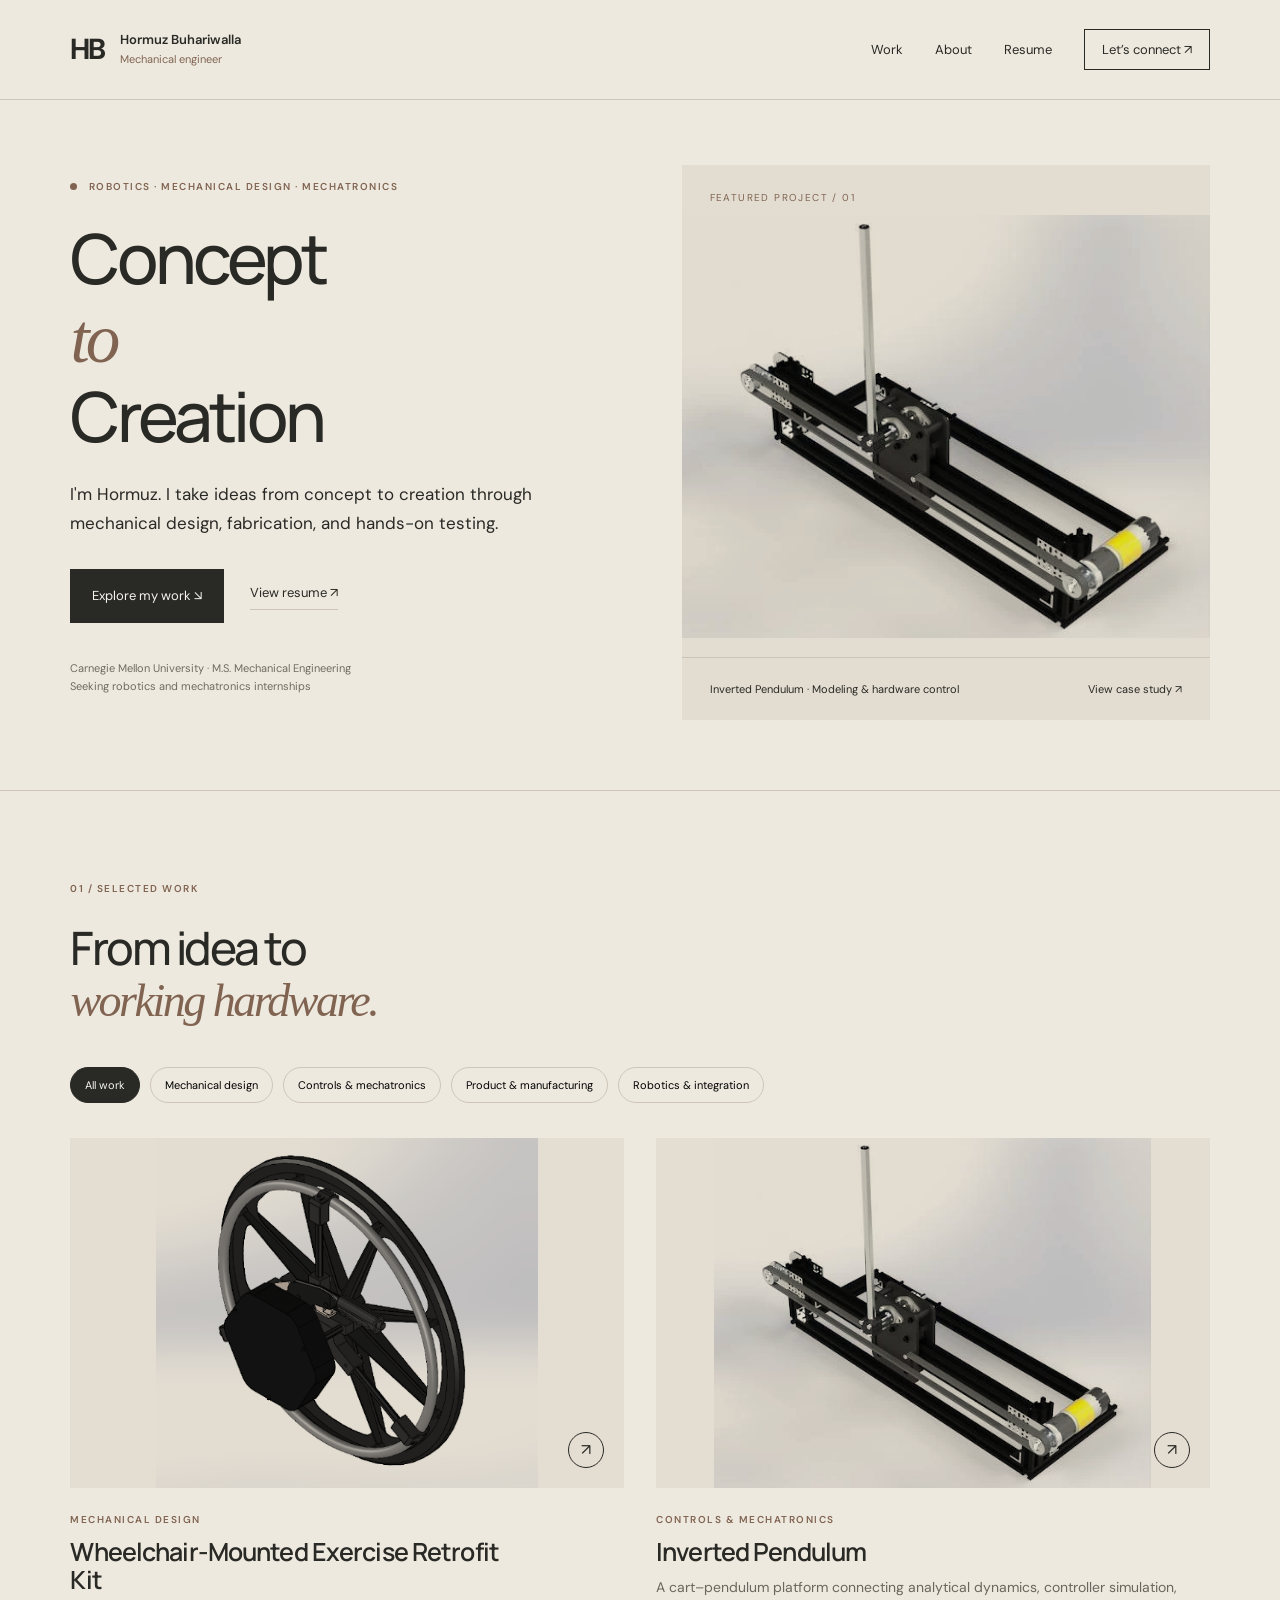
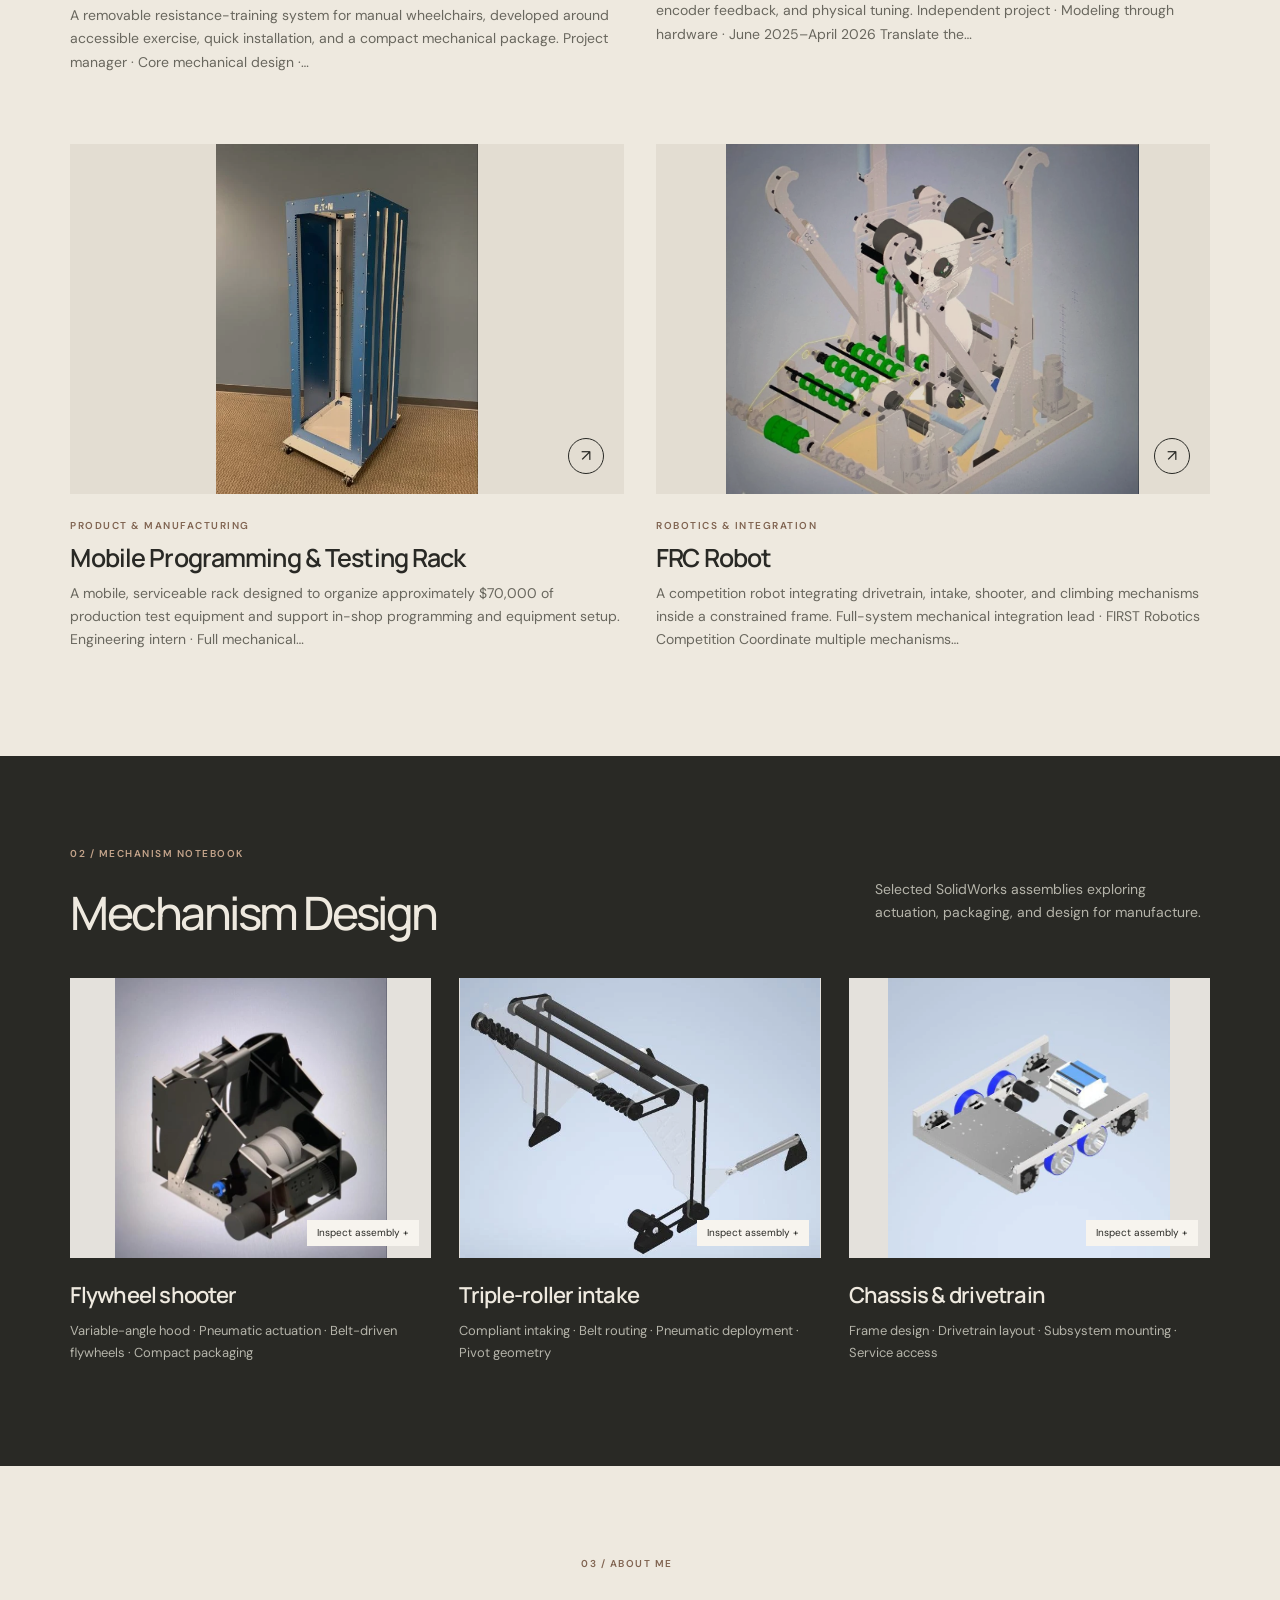
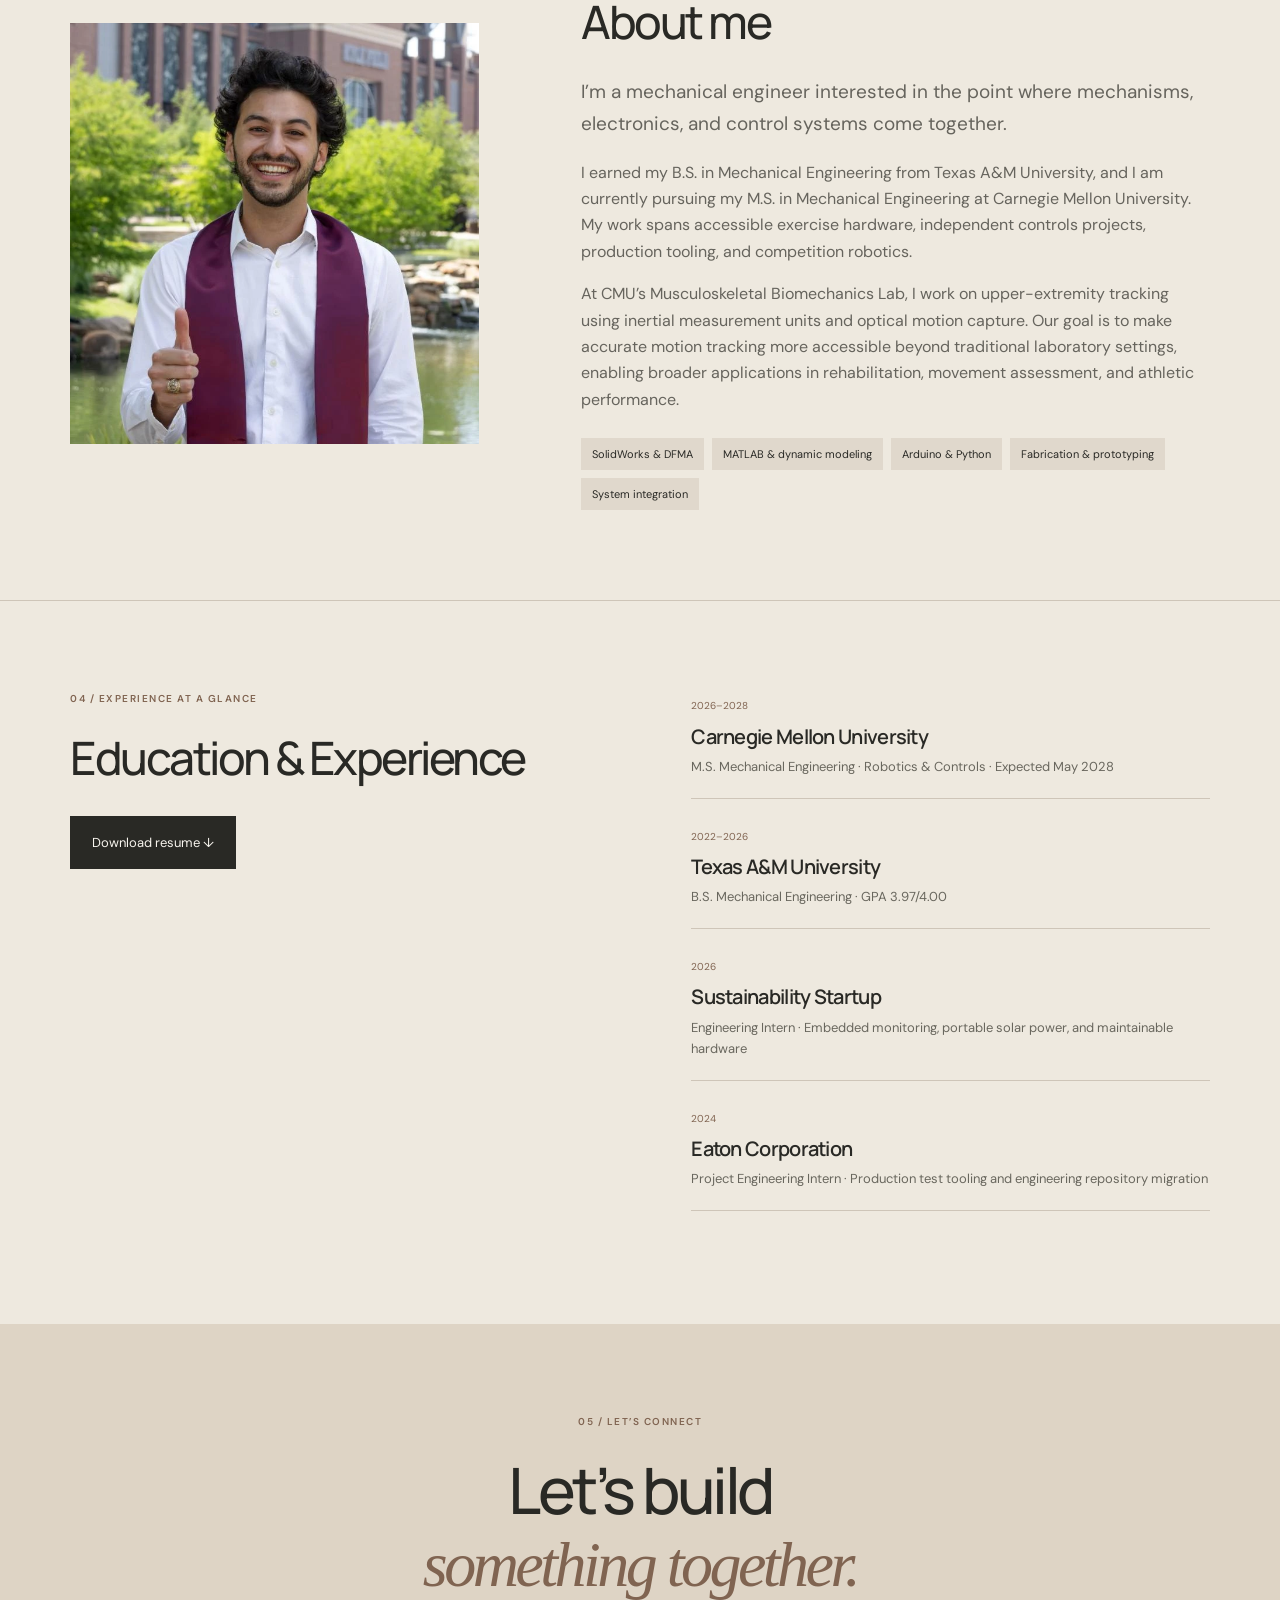
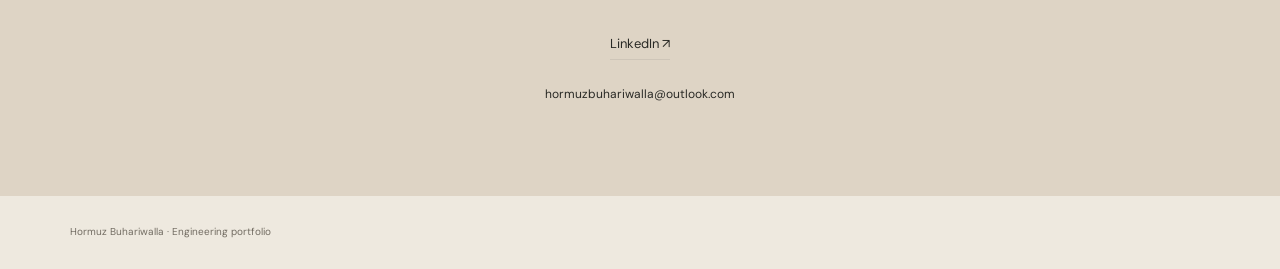
==== commit 51df8636: "Remove repeated internship sentence from contact section" ====
--- a/index.html
+++ b/index.html
@@ -1 +1 @@
-<!doctype html><html lang="en"><head><meta charset="utf-8"><meta name="viewport" content="width=device-width,initial-scale=1"><title>Hormuz Buhariwalla Engineering Portfolio | Hormuz Buhariwalla</title><meta name="description" content=""><meta name="theme-color" content="#eee9df"><link rel="stylesheet" href="/assets/css/style.css?v&#x3D;de39eeb91b524e23d3dc7d03806f3d51"><meta name="generator" content="Publii Open-Source CMS for Static Site"></head><body data-assets="/assets"><a class="skip" href="#main">Skip to content</a><header><a class="brand" href="/">HB<span>Hormuz Buhariwalla<br><small>Mechanical engineer</small></span></a><button class="menu" aria-label="Toggle navigation" aria-expanded="false">Menu ☰</button><nav aria-label="Main navigation"><a href="/#work">Work</a><a href="/#about">About</a><a href="/#resume">Resume</a><a class="nav-contact" href="/#contact">Let’s connect ↗</a></nav></header><main id="main"><section class="hero"><div class="hero-copy"><p class="eyebrow"><span class="dot"></span> Robotics · Mechanical design · Mechatronics</p><h1>Concept<br><em>to</em><br>Creation</h1><p class="lead">I&#x27;m Hormuz. I take ideas from concept to creation through mechanical design, fabrication, and hands-on testing.</p><div class="actions"><a class="button" href="#work">Explore my work ↘</a><a class="text-link" href="#resume">View resume ↗</a></div><p class="hero-note">Carnegie Mellon University · M.S. Mechanical Engineering<br>Seeking robotics and mechatronics internships</p></div><a class="hero-visual" href="/inverted-pendulum/"><span class="visual-label">Featured project / 01</span><img src="/media/posts/2/p4-0.webp" alt="Inverted Pendulum"><div class="visual-caption"><span>Inverted Pendulum · Modeling &amp; hardware control</span><span>View case study ↗</span></div></a></section><section id="work" class="work section"><div class="section-heading"><div><p class="eyebrow">01 / Selected work</p><h2>From idea to<br><em>working hardware.</em></h2></div></div><div class="filters" role="group" aria-label="Filter projects"><button aria-pressed="true" data-filter="All work">All work</button></div><div class="project-grid"><a class="project-card" href="/wheelchair-retrofit/" data-category="Mechanical design"><div class="card-image"><img src="/media/posts/1/system-on-wheel.jpg" alt="Wheelchair-Mounted Exercise Retrofit Kit" loading="lazy"><span class="card-arrow">↗</span></div><p class="eyebrow">Mechanical design</p><h3>Wheelchair-Mounted Exercise Retrofit Kit</h3><p>A removable resistance-training system for manual wheelchairs, developed around accessible exercise, quick installation, and a compact mechanical package. Project manager · Core mechanical design ·&hellip;</p></a><a class="project-card" href="/inverted-pendulum/" data-category="Controls &amp; mechatronics"><div class="card-image"><img src="/media/posts/2/p4-0.webp" alt="Inverted Pendulum" loading="lazy"><span class="card-arrow">↗</span></div><p class="eyebrow">Controls &amp; mechatronics</p><h3>Inverted Pendulum</h3><p>A cart–pendulum platform connecting analytical dynamics, controller simulation, encoder feedback, and physical tuning. Independent project · Modeling through hardware · June 2025–April 2026 Translate the&hellip;</p></a><a class="project-card" href="/mobile-testing-rack/" data-category="Product &amp; manufacturing"><div class="card-image"><img src="/media/posts/3/p5-1.webp" alt="Mobile Programming &amp; Testing Rack" loading="lazy"><span class="card-arrow">↗</span></div><p class="eyebrow">Product &amp; manufacturing</p><h3>Mobile Programming &amp; Testing Rack</h3><p>A mobile, serviceable rack designed to organize approximately $70,000 of production test equipment and support in-shop programming and equipment setup. Engineering intern · Full mechanical&hellip;</p></a><a class="project-card" href="/frc-robot/" data-category="Robotics &amp; integration"><div class="card-image"><img src="/media/posts/4/p6-0.webp" alt="FRC Robot" loading="lazy"><span class="card-arrow">↗</span></div><p class="eyebrow">Robotics &amp; integration</p><h3>FRC Robot</h3><p>A competition robot integrating drivetrain, intake, shooter, and climbing mechanisms inside a constrained frame. Full-system mechanical integration lead · FIRST Robotics Competition Coordinate multiple mechanisms&hellip;</p></a></div></section><section class="cad section" id="cad"><div class="section-heading"><div><p class="eyebrow">02 / Mechanism notebook</p><h2>Mechanism Design</h2></div><p>Selected SolidWorks assemblies exploring actuation, packaging, and design for manufacture.</p></div><div class="cad-grid"><article><button class="zoom" aria-label="Enlarge Flywheel shooter"><img src="/assets/images/p7-2.webp" alt="Flywheel shooter" loading="lazy"><span>Inspect assembly +</span></button><h3>Flywheel shooter</h3><p>Variable-angle hood · Pneumatic actuation · Belt-driven flywheels · Compact packaging</p></article><article><button class="zoom" aria-label="Enlarge Triple-roller intake"><img src="/assets/images/p7-1.webp" alt="Triple-roller intake" loading="lazy"><span>Inspect assembly +</span></button><h3>Triple-roller intake</h3><p>Compliant intaking · Belt routing · Pneumatic deployment · Pivot geometry</p></article><article><button class="zoom" aria-label="Enlarge Chassis & drivetrain"><img src="/assets/images/p7-0.webp" alt="Chassis & drivetrain" loading="lazy"><span>Inspect assembly +</span></button><h3>Chassis & drivetrain</h3><p>Frame design · Drivetrain layout · Subsystem mounting · Service access</p></article></div></section><section id="about" class="about section"><img src="/assets/images/p1-2.webp" alt="Hormuz Buhariwalla graduation portrait" loading="lazy"><div><p class="eyebrow">03 / About me</p><h2>About me</h2><p class="lead">I’m a mechanical engineer interested in the point where mechanisms, electronics, and control systems come together.</p><p>I earned my B.S. in Mechanical Engineering from Texas A&amp;M University, and I am currently pursuing my M.S. in Mechanical Engineering at Carnegie Mellon University. My work spans accessible exercise hardware, independent controls projects, production tooling, and competition robotics.</p><p>At CMU’s Musculoskeletal Biomechanics Lab, I work on upper-extremity tracking using inertial measurement units and optical motion capture. Our goal is to make accurate motion tracking more accessible beyond traditional laboratory settings, enabling broader applications in rehabilitation, movement assessment, and athletic performance.</p><div class="skill-list"><span>SolidWorks & DFMA</span><span>MATLAB & dynamic modeling</span><span>Arduino & Python</span><span>Fabrication & prototyping</span><span>System integration</span></div></div></section><section id="resume" class="resume section"><div><p class="eyebrow">04 / Experience at a glance</p><h2>Education &amp; Experience</h2><div class="actions"><a class="button" href="/assets/files/hormuz-buhariwalla-resume.pdf" download>Download resume ↓</a></div></div><div class="timeline"><article><span>2026–2028</span><h3>Carnegie Mellon University</h3><p>M.S. Mechanical Engineering · Robotics &amp; Controls · Expected May 2028</p></article><article><span>2022–2026</span><h3>Texas A&M University</h3><p>B.S. Mechanical Engineering · GPA 3.97/4.00</p></article><article><span>2026</span><h3>Sustainability Startup</h3><p>Engineering Intern · Embedded monitoring, portable solar power, and maintainable hardware</p></article><article><span>2024</span><h3>Eaton Corporation</h3><p>Project Engineering Intern · Production test tooling and engineering repository migration</p></article></div></section><section id="contact" class="contact section"><p class="eyebrow">05 / Let’s connect</p><h2>Let’s build<br><em>something together.</em></h2><p>I’m seeking internship opportunities in robotics, mechanical design, mechatronics, and product design.</p><div class="actions"><a class="text-link" href="https://www.linkedin.com/in/hormuz-buhariwalla" target="_blank" rel="noopener">LinkedIn ↗</a></div><a class="email" href="mailto:hormuzbuhariwalla@outlook.com">hormuzbuhariwalla@outlook.com</a></section></main><footer><span>Hormuz Buhariwalla · Engineering portfolio</span></footer><dialog id="lightbox"><button aria-label="Close image">Close ✕</button><img alt=""><p></p></dialog><script defer="defer" src="/assets/js/main.js"></script></body></html>+<!doctype html><html lang="en"><head><meta charset="utf-8"><meta name="viewport" content="width=device-width,initial-scale=1"><title>Hormuz Buhariwalla Engineering Portfolio | Hormuz Buhariwalla</title><meta name="description" content=""><meta name="theme-color" content="#eee9df"><link rel="stylesheet" href="/assets/css/style.css?v&#x3D;de39eeb91b524e23d3dc7d03806f3d51"><meta name="generator" content="Publii Open-Source CMS for Static Site"></head><body data-assets="/assets"><a class="skip" href="#main">Skip to content</a><header><a class="brand" href="/">HB<span>Hormuz Buhariwalla<br><small>Mechanical engineer</small></span></a><button class="menu" aria-label="Toggle navigation" aria-expanded="false">Menu ☰</button><nav aria-label="Main navigation"><a href="/#work">Work</a><a href="/#about">About</a><a href="/#resume">Resume</a><a class="nav-contact" href="/#contact">Let’s connect ↗</a></nav></header><main id="main"><section class="hero"><div class="hero-copy"><p class="eyebrow"><span class="dot"></span> Robotics · Mechanical design · Mechatronics</p><h1>Concept<br><em>to</em><br>Creation</h1><p class="lead">I&#x27;m Hormuz. I take ideas from concept to creation through mechanical design, fabrication, and hands-on testing.</p><div class="actions"><a class="button" href="#work">Explore my work ↘</a><a class="text-link" href="#resume">View resume ↗</a></div><p class="hero-note">Carnegie Mellon University · M.S. Mechanical Engineering<br>Seeking robotics and mechatronics internships</p></div><a class="hero-visual" href="/inverted-pendulum/"><span class="visual-label">Featured project / 01</span><img src="/media/posts/2/p4-0.webp" alt="Inverted Pendulum"><div class="visual-caption"><span>Inverted Pendulum · Modeling &amp; hardware control</span><span>View case study ↗</span></div></a></section><section id="work" class="work section"><div class="section-heading"><div><p class="eyebrow">01 / Selected work</p><h2>From idea to<br><em>working hardware.</em></h2></div></div><div class="filters" role="group" aria-label="Filter projects"><button aria-pressed="true" data-filter="All work">All work</button></div><div class="project-grid"><a class="project-card" href="/wheelchair-retrofit/" data-category="Mechanical design"><div class="card-image"><img src="/media/posts/1/system-on-wheel.jpg" alt="Wheelchair-Mounted Exercise Retrofit Kit" loading="lazy"><span class="card-arrow">↗</span></div><p class="eyebrow">Mechanical design</p><h3>Wheelchair-Mounted Exercise Retrofit Kit</h3><p>A removable resistance-training system for manual wheelchairs, developed around accessible exercise, quick installation, and a compact mechanical package. Project manager · Core mechanical design ·&hellip;</p></a><a class="project-card" href="/inverted-pendulum/" data-category="Controls &amp; mechatronics"><div class="card-image"><img src="/media/posts/2/p4-0.webp" alt="Inverted Pendulum" loading="lazy"><span class="card-arrow">↗</span></div><p class="eyebrow">Controls &amp; mechatronics</p><h3>Inverted Pendulum</h3><p>A cart–pendulum platform connecting analytical dynamics, controller simulation, encoder feedback, and physical tuning. Independent project · Modeling through hardware · June 2025–April 2026 Translate the&hellip;</p></a><a class="project-card" href="/mobile-testing-rack/" data-category="Product &amp; manufacturing"><div class="card-image"><img src="/media/posts/3/p5-1.webp" alt="Mobile Programming &amp; Testing Rack" loading="lazy"><span class="card-arrow">↗</span></div><p class="eyebrow">Product &amp; manufacturing</p><h3>Mobile Programming &amp; Testing Rack</h3><p>A mobile, serviceable rack designed to organize approximately $70,000 of production test equipment and support in-shop programming and equipment setup. Engineering intern · Full mechanical&hellip;</p></a><a class="project-card" href="/frc-robot/" data-category="Robotics &amp; integration"><div class="card-image"><img src="/media/posts/4/p6-0.webp" alt="FRC Robot" loading="lazy"><span class="card-arrow">↗</span></div><p class="eyebrow">Robotics &amp; integration</p><h3>FRC Robot</h3><p>A competition robot integrating drivetrain, intake, shooter, and climbing mechanisms inside a constrained frame. Full-system mechanical integration lead · FIRST Robotics Competition Coordinate multiple mechanisms&hellip;</p></a></div></section><section class="cad section" id="cad"><div class="section-heading"><div><p class="eyebrow">02 / Mechanism notebook</p><h2>Mechanism Design</h2></div><p>Selected SolidWorks assemblies exploring actuation, packaging, and design for manufacture.</p></div><div class="cad-grid"><article><button class="zoom" aria-label="Enlarge Flywheel shooter"><img src="/assets/images/p7-2.webp" alt="Flywheel shooter" loading="lazy"><span>Inspect assembly +</span></button><h3>Flywheel shooter</h3><p>Variable-angle hood · Pneumatic actuation · Belt-driven flywheels · Compact packaging</p></article><article><button class="zoom" aria-label="Enlarge Triple-roller intake"><img src="/assets/images/p7-1.webp" alt="Triple-roller intake" loading="lazy"><span>Inspect assembly +</span></button><h3>Triple-roller intake</h3><p>Compliant intaking · Belt routing · Pneumatic deployment · Pivot geometry</p></article><article><button class="zoom" aria-label="Enlarge Chassis & drivetrain"><img src="/assets/images/p7-0.webp" alt="Chassis & drivetrain" loading="lazy"><span>Inspect assembly +</span></button><h3>Chassis & drivetrain</h3><p>Frame design · Drivetrain layout · Subsystem mounting · Service access</p></article></div></section><section id="about" class="about section"><img src="/assets/images/p1-2.webp" alt="Hormuz Buhariwalla graduation portrait" loading="lazy"><div><p class="eyebrow">03 / About me</p><h2>About me</h2><p class="lead">I’m a mechanical engineer interested in the point where mechanisms, electronics, and control systems come together.</p><p>I earned my B.S. in Mechanical Engineering from Texas A&amp;M University, and I am currently pursuing my M.S. in Mechanical Engineering at Carnegie Mellon University. My work spans accessible exercise hardware, independent controls projects, production tooling, and competition robotics.</p><p>At CMU’s Musculoskeletal Biomechanics Lab, I work on upper-extremity tracking using inertial measurement units and optical motion capture. Our goal is to make accurate motion tracking more accessible beyond traditional laboratory settings, enabling broader applications in rehabilitation, movement assessment, and athletic performance.</p><div class="skill-list"><span>SolidWorks & DFMA</span><span>MATLAB & dynamic modeling</span><span>Arduino & Python</span><span>Fabrication & prototyping</span><span>System integration</span></div></div></section><section id="resume" class="resume section"><div><p class="eyebrow">04 / Experience at a glance</p><h2>Education &amp; Experience</h2><div class="actions"><a class="button" href="/assets/files/hormuz-buhariwalla-resume.pdf" download>Download resume ↓</a></div></div><div class="timeline"><article><span>2026–2028</span><h3>Carnegie Mellon University</h3><p>M.S. Mechanical Engineering · Robotics &amp; Controls · Expected May 2028</p></article><article><span>2022–2026</span><h3>Texas A&M University</h3><p>B.S. Mechanical Engineering · GPA 3.97/4.00</p></article><article><span>2026</span><h3>Sustainability Startup</h3><p>Engineering Intern · Embedded monitoring, portable solar power, and maintainable hardware</p></article><article><span>2024</span><h3>Eaton Corporation</h3><p>Project Engineering Intern · Production test tooling and engineering repository migration</p></article></div></section><section id="contact" class="contact section"><p class="eyebrow">05 / Let’s connect</p><h2>Let’s build<br><em>something together.</em></h2><div class="actions"><a class="text-link" href="https://www.linkedin.com/in/hormuz-buhariwalla" target="_blank" rel="noopener">LinkedIn ↗</a></div><a class="email" href="mailto:hormuzbuhariwalla@outlook.com">hormuzbuhariwalla@outlook.com</a></section></main><footer><span>Hormuz Buhariwalla · Engineering portfolio</span></footer><dialog id="lightbox"><button aria-label="Close image">Close ✕</button><img alt=""><p></p></dialog><script defer="defer" src="/assets/js/main.js"></script></body></html>
